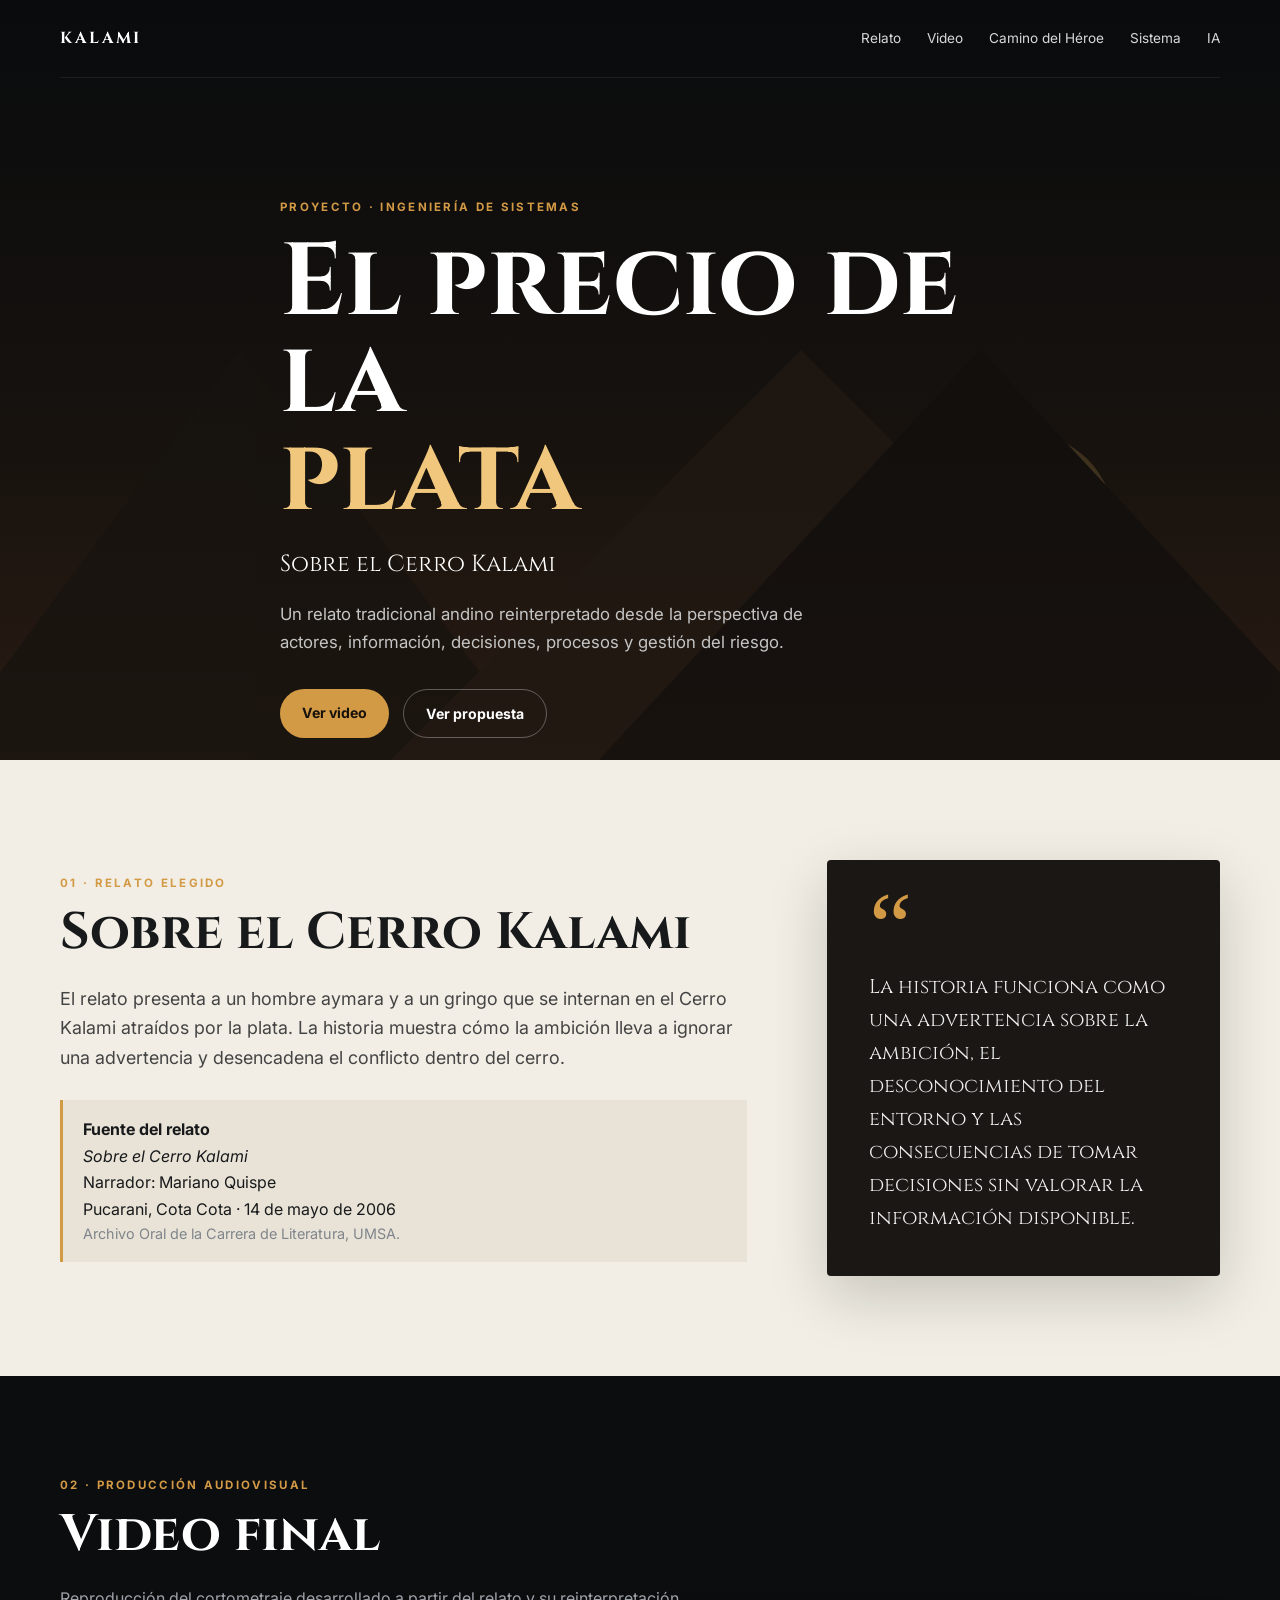
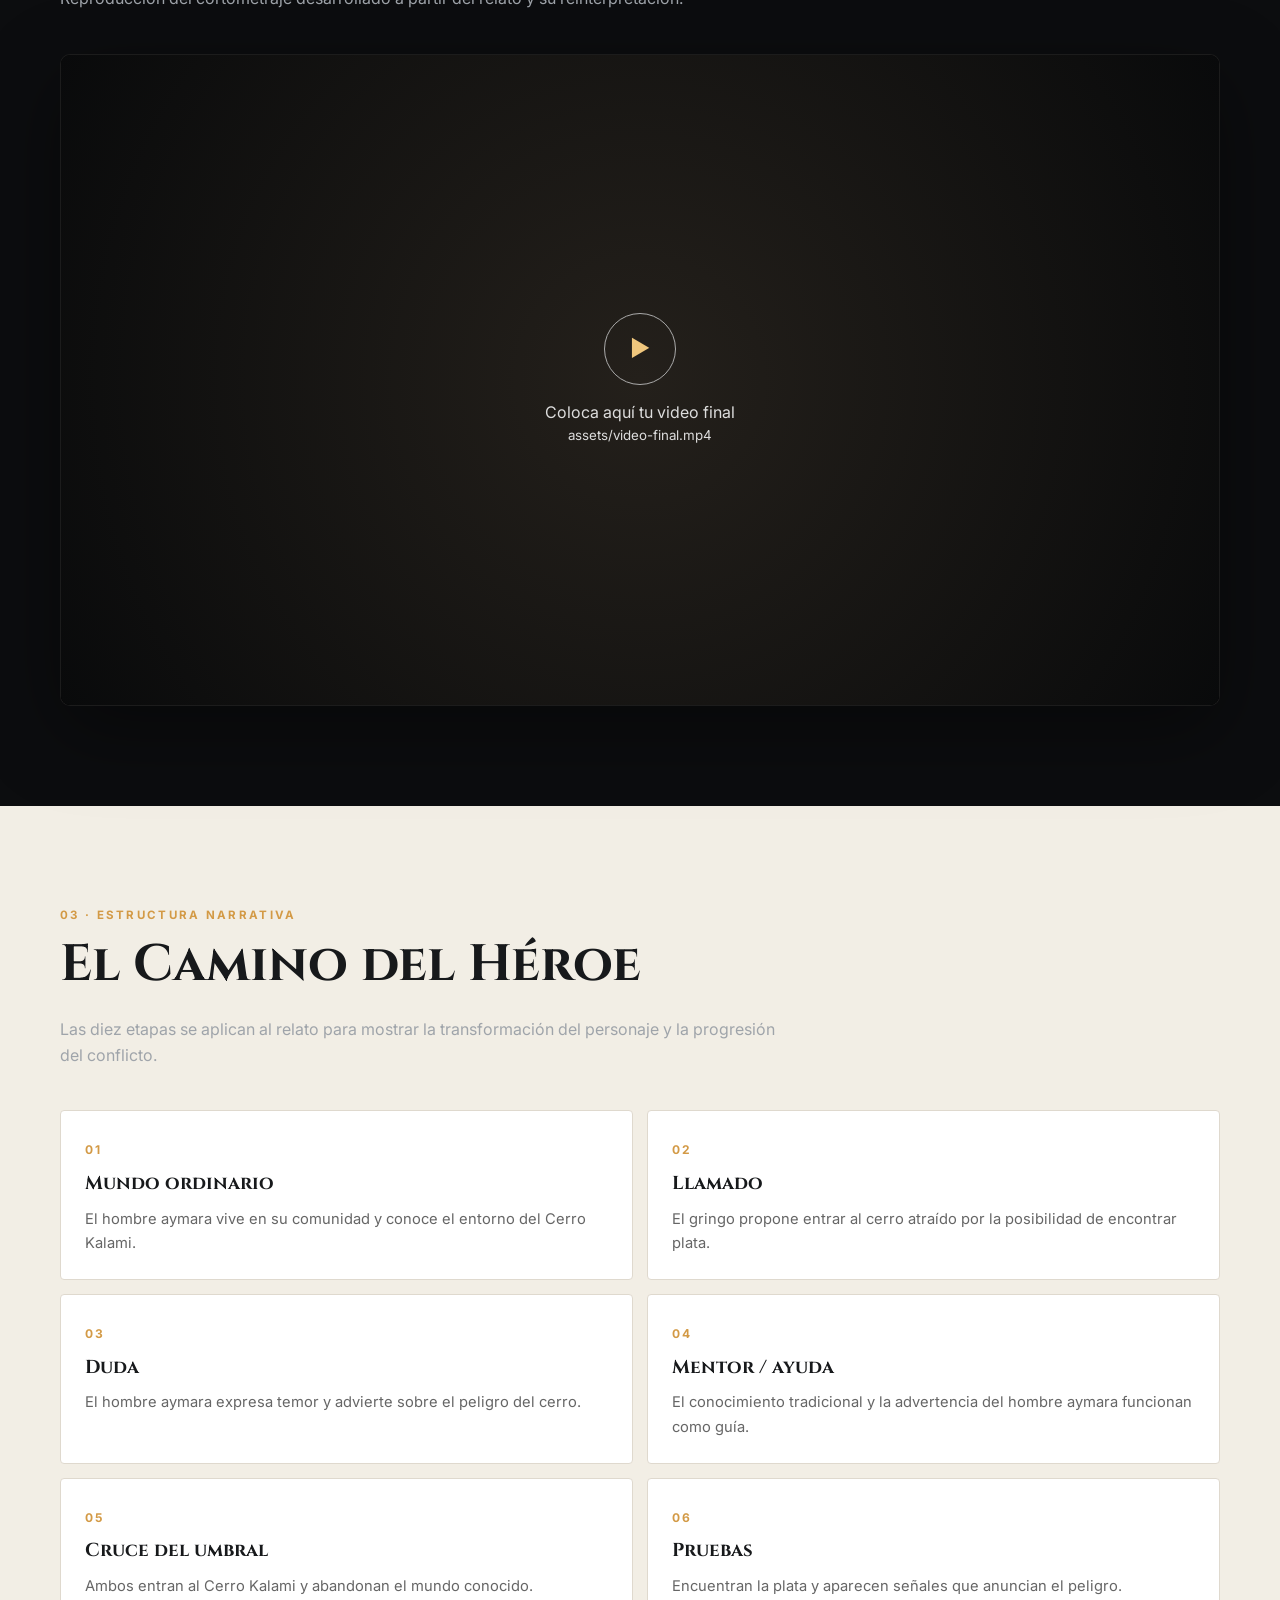
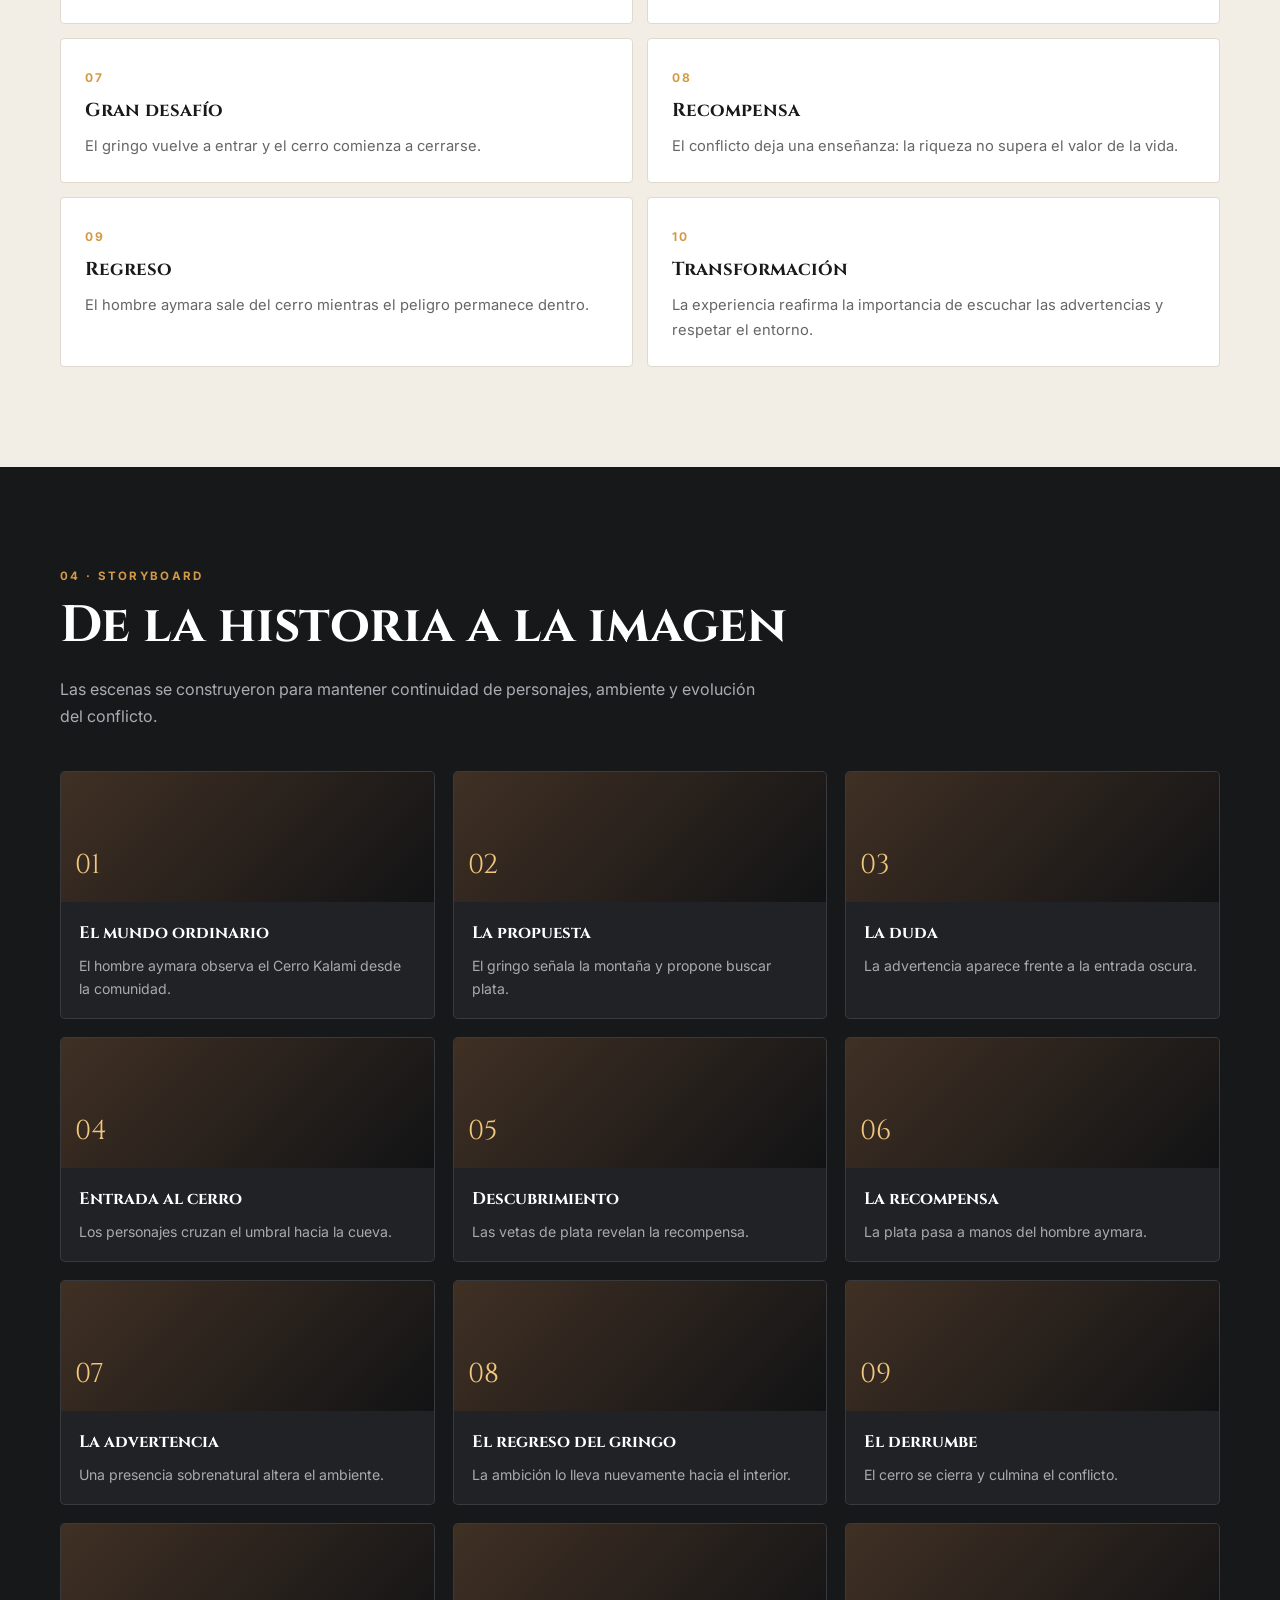
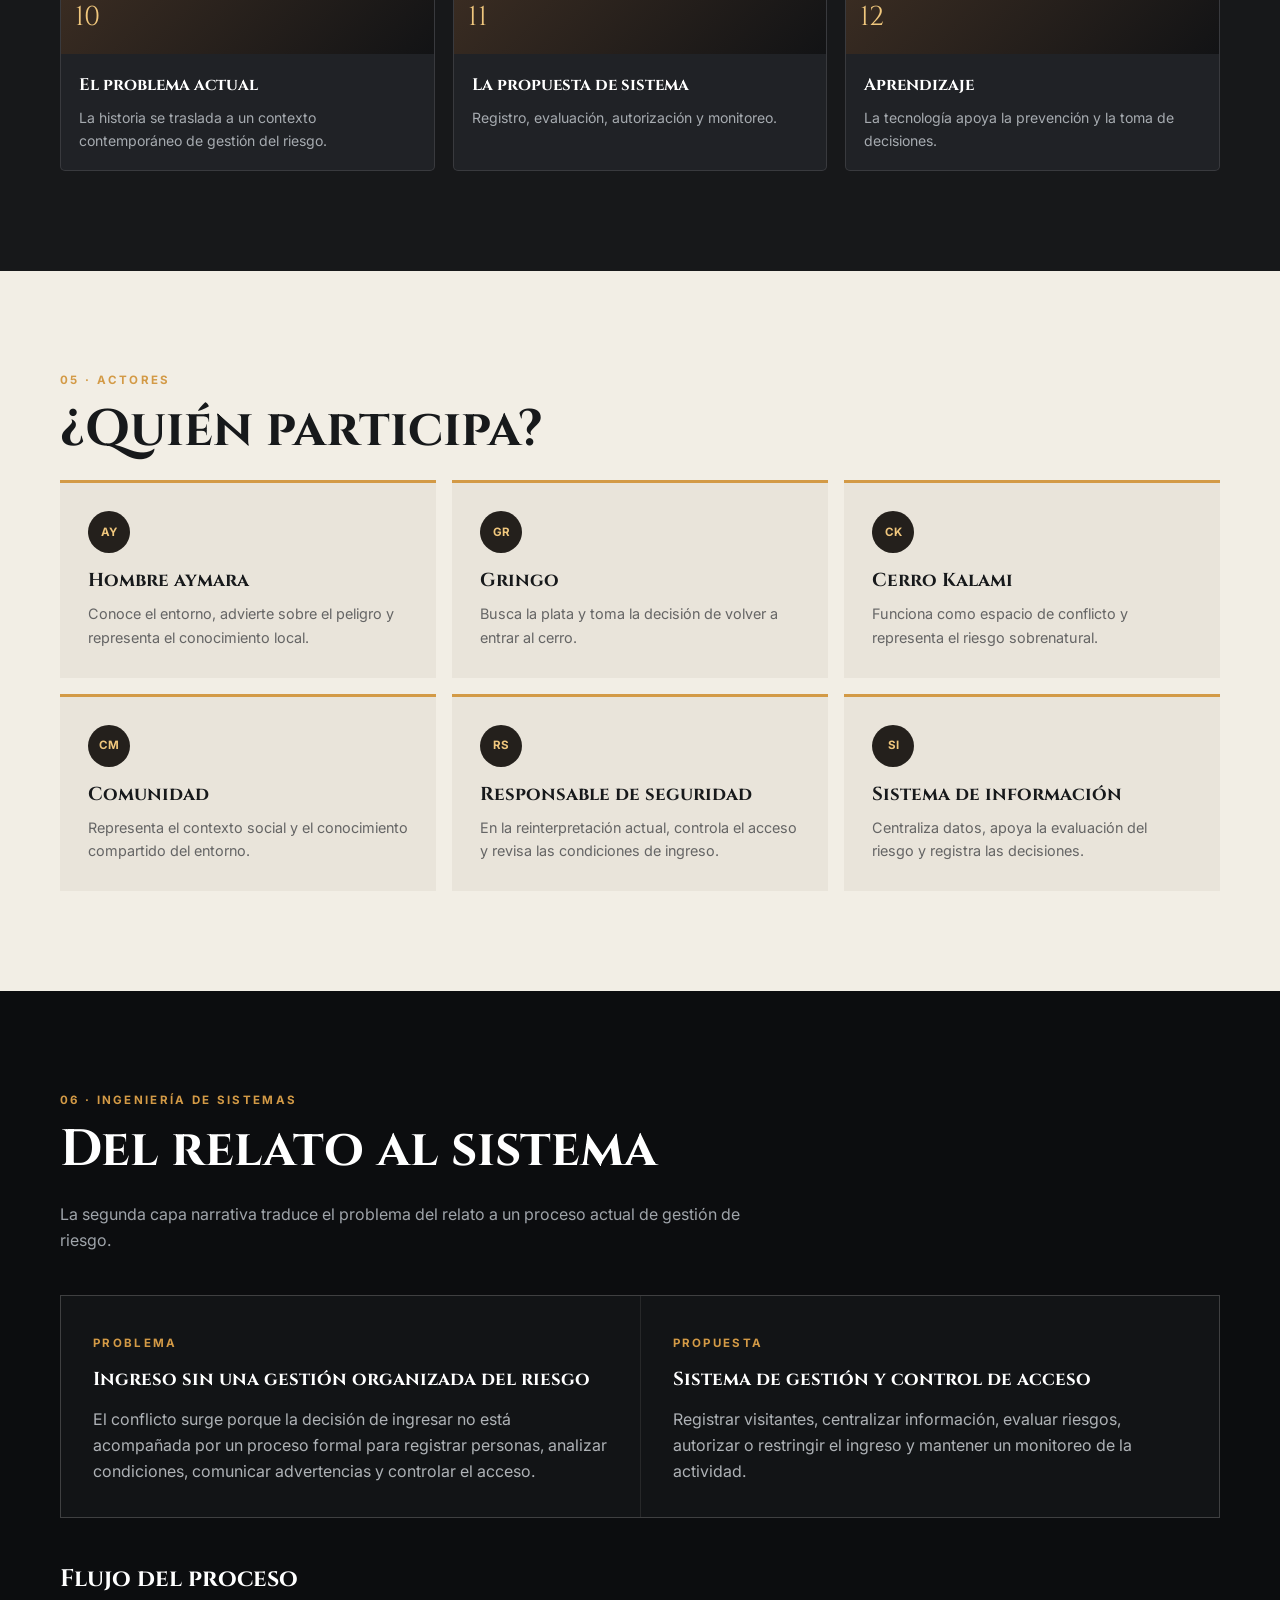
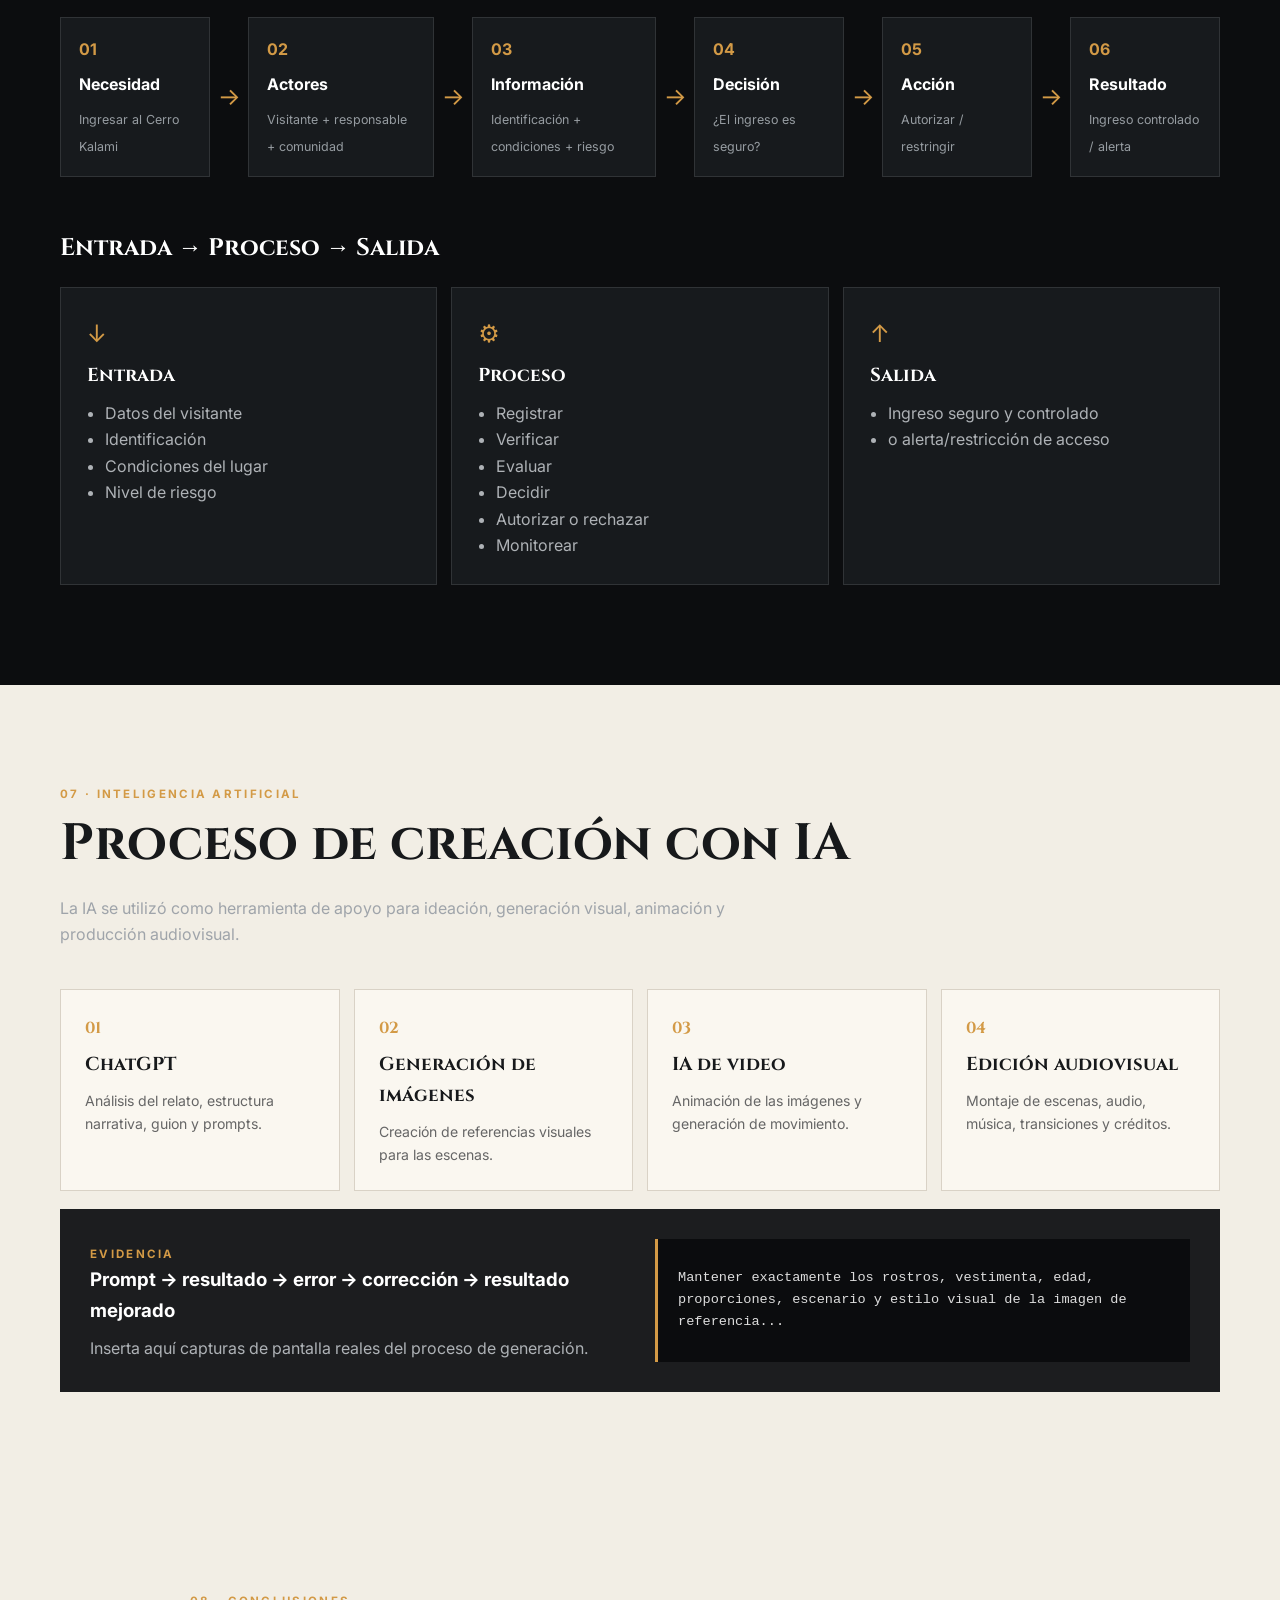
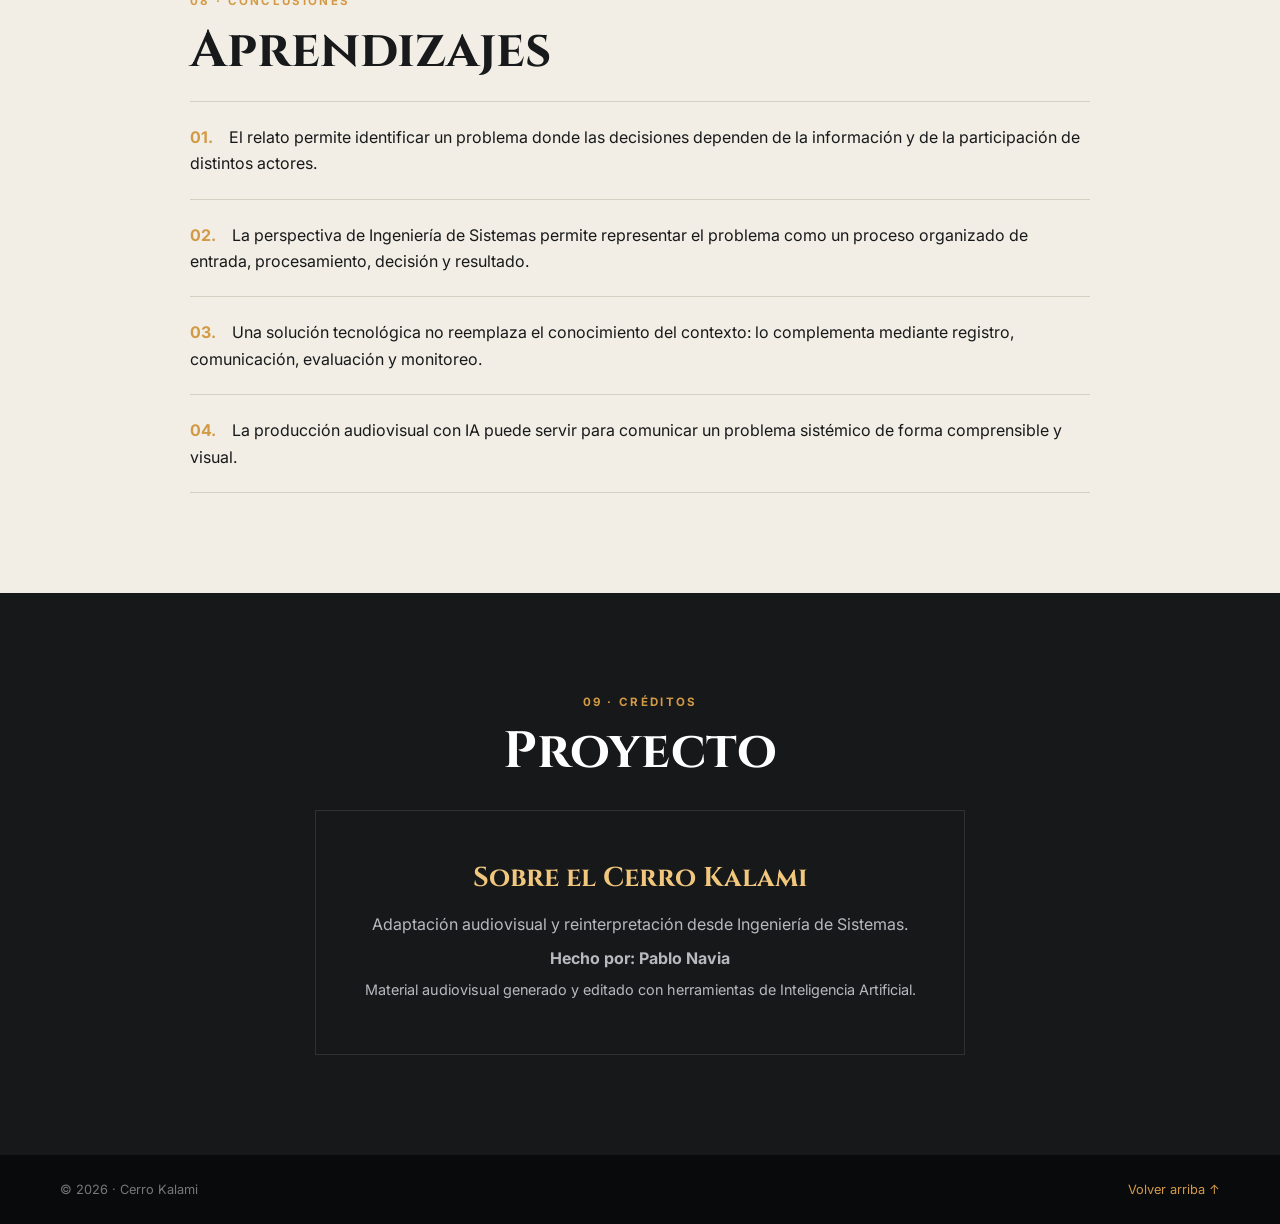
==== index.html @ 3fdefa09 "Add files via upload" ====
<!DOCTYPE html>
<html lang="es">
<head>
  <meta charset="UTF-8">
  <meta name="viewport" content="width=device-width, initial-scale=1.0">
  <meta name="description" content="Proyecto interdisciplinario sobre el relato Sobre el Cerro Kalami y su reinterpretación desde Ingeniería de Sistemas.">
  <title>Cerro Kalami | El precio de la plata</title>
  <link rel="preconnect" href="https://fonts.googleapis.com">
  <link rel="preconnect" href="https://fonts.gstatic.com" crossorigin>
  <link href="https://fonts.googleapis.com/css2?family=Cinzel:wght@500;600;700&family=Inter:wght@400;500;600;700&display=swap" rel="stylesheet">
  <link rel="stylesheet" href="styles.css">
</head>
<body>
  <header class="hero" id="inicio">
    <nav class="nav container">
      <a class="brand" href="#inicio">KALAMI</a>
      <button class="menu-btn" aria-label="Abrir menú">☰</button>
      <div class="nav-links">
        <a href="#relato">Relato</a>
        <a href="#video">Video</a>
        <a href="#heroe">Camino del Héroe</a>
        <a href="#sistema">Sistema</a>
        <a href="#ia">IA</a>
      </div>
    </nav>

    <div class="hero-content container">
      <p class="eyebrow">PROYECTO · INGENIERÍA DE SISTEMAS</p>
      <h1>El precio de la<br><span>plata</span></h1>
      <p class="hero-subtitle">Sobre el Cerro Kalami</p>
      <p class="hero-text">
        Un relato tradicional andino reinterpretado desde la perspectiva de
        actores, información, decisiones, procesos y gestión del riesgo.
      </p>
      <div class="hero-actions">
        <a class="btn btn-primary" href="#video">Ver video</a>
        <a class="btn btn-outline" href="#sistema">Ver propuesta</a>
      </div>
    </div>
    <div class="mountain-art" aria-hidden="true">
      <div class="sun"></div><div class="mountain m1"></div><div class="mountain m2"></div><div class="mountain m3"></div>
    </div>
  </header>

  <main>
    <section class="section intro" id="relato">
      <div class="container two-col">
        <div>
          <p class="section-kicker">01 · RELATO ELEGIDO</p>
          <h2>Sobre el Cerro Kalami</h2>
          <p class="lead">
            El relato presenta a un hombre aymara y a un gringo que se internan
            en el Cerro Kalami atraídos por la plata. La historia muestra cómo
            la ambición lleva a ignorar una advertencia y desencadena el
            conflicto dentro del cerro.
          </p>
          <div class="source-card">
            <strong>Fuente del relato</strong>
            <p><em>Sobre el Cerro Kalami</em></p>
            <p>Narrador: Mariano Quispe</p>
            <p>Pucarani, Cota Cota · 14 de mayo de 2006</p>
            <p class="muted">Archivo Oral de la Carrera de Literatura, UMSA.</p>
          </div>
        </div>
        <div class="quote-card">
          <span class="quote-mark">“</span>
          <p>
            La historia funciona como una advertencia sobre la ambición, el
            desconocimiento del entorno y las consecuencias de tomar decisiones
            sin valorar la información disponible.
          </p>
        </div>
      </div>
    </section>

    <section class="section dark" id="video">
      <div class="container">
        <p class="section-kicker">02 · PRODUCCIÓN AUDIOVISUAL</p>
        <h2>Video final</h2>
        <p class="section-intro">Reproducción del cortometraje desarrollado a partir del relato y su reinterpretación.</p>

        <div class="video-frame">
          <video controls preload="metadata" poster="assets/video-poster.jpg">
            <source src="assets/video-final.mp4" type="video/mp4">
            Tu navegador no puede reproducir el video. Coloca el archivo <strong>video-final.mp4</strong> dentro de la carpeta <strong>assets</strong>.
          </video>
          <div class="video-placeholder">
            <div class="play-symbol">▶</div>
            <p>Coloca aquí tu video final</p>
            <small>assets/video-final.mp4</small>
          </div>
        </div>
      </div>
    </section>

    <section class="section" id="heroe">
      <div class="container">
        <p class="section-kicker">03 · ESTRUCTURA NARRATIVA</p>
        <h2>El Camino del Héroe</h2>
        <p class="section-intro">
          Las diez etapas se aplican al relato para mostrar la transformación
          del personaje y la progresión del conflicto.
        </p>
        <div class="hero-grid">
          <article class="hero-step"><b>01</b><h3>Mundo ordinario</h3><p>El hombre aymara vive en su comunidad y conoce el entorno del Cerro Kalami.</p></article>
          <article class="hero-step"><b>02</b><h3>Llamado</h3><p>El gringo propone entrar al cerro atraído por la posibilidad de encontrar plata.</p></article>
          <article class="hero-step"><b>03</b><h3>Duda</h3><p>El hombre aymara expresa temor y advierte sobre el peligro del cerro.</p></article>
          <article class="hero-step"><b>04</b><h3>Mentor / ayuda</h3><p>El conocimiento tradicional y la advertencia del hombre aymara funcionan como guía.</p></article>
          <article class="hero-step"><b>05</b><h3>Cruce del umbral</h3><p>Ambos entran al Cerro Kalami y abandonan el mundo conocido.</p></article>
          <article class="hero-step"><b>06</b><h3>Pruebas</h3><p>Encuentran la plata y aparecen señales que anuncian el peligro.</p></article>
          <article class="hero-step"><b>07</b><h3>Gran desafío</h3><p>El gringo vuelve a entrar y el cerro comienza a cerrarse.</p></article>
          <article class="hero-step"><b>08</b><h3>Recompensa</h3><p>El conflicto deja una enseñanza: la riqueza no supera el valor de la vida.</p></article>
          <article class="hero-step"><b>09</b><h3>Regreso</h3><p>El hombre aymara sale del cerro mientras el peligro permanece dentro.</p></article>
          <article class="hero-step"><b>10</b><h3>Transformación</h3><p>La experiencia reafirma la importancia de escuchar las advertencias y respetar el entorno.</p></article>
        </div>
      </div>
    </section>

    <section class="section storyboard" id="storyboard">
      <div class="container">
        <p class="section-kicker">04 · STORYBOARD</p>
        <h2>De la historia a la imagen</h2>
        <p class="section-intro">Las escenas se construyeron para mantener continuidad de personajes, ambiente y evolución del conflicto.</p>
        <div class="scene-grid">
          <article class="scene"><div class="scene-img">01</div><div><h3>El mundo ordinario</h3><p>El hombre aymara observa el Cerro Kalami desde la comunidad.</p></div></article>
          <article class="scene"><div class="scene-img">02</div><div><h3>La propuesta</h3><p>El gringo señala la montaña y propone buscar plata.</p></div></article>
          <article class="scene"><div class="scene-img">03</div><div><h3>La duda</h3><p>La advertencia aparece frente a la entrada oscura.</p></div></article>
          <article class="scene"><div class="scene-img">04</div><div><h3>Entrada al cerro</h3><p>Los personajes cruzan el umbral hacia la cueva.</p></div></article>
          <article class="scene"><div class="scene-img">05</div><div><h3>Descubrimiento</h3><p>Las vetas de plata revelan la recompensa.</p></div></article>
          <article class="scene"><div class="scene-img">06</div><div><h3>La recompensa</h3><p>La plata pasa a manos del hombre aymara.</p></div></article>
          <article class="scene"><div class="scene-img">07</div><div><h3>La advertencia</h3><p>Una presencia sobrenatural altera el ambiente.</p></div></article>
          <article class="scene"><div class="scene-img">08</div><div><h3>El regreso del gringo</h3><p>La ambición lo lleva nuevamente hacia el interior.</p></div></article>
          <article class="scene"><div class="scene-img">09</div><div><h3>El derrumbe</h3><p>El cerro se cierra y culmina el conflicto.</p></div></article>
          <article class="scene"><div class="scene-img">10</div><div><h3>El problema actual</h3><p>La historia se traslada a un contexto contemporáneo de gestión del riesgo.</p></div></article>
          <article class="scene"><div class="scene-img">11</div><div><h3>La propuesta de sistema</h3><p>Registro, evaluación, autorización y monitoreo.</p></div></article>
          <article class="scene"><div class="scene-img">12</div><div><h3>Aprendizaje</h3><p>La tecnología apoya la prevención y la toma de decisiones.</p></div></article>
        </div>
      </div>
    </section>

    <section class="section" id="actores">
      <div class="container">
        <p class="section-kicker">05 · ACTORES</p>
        <h2>¿Quién participa?</h2>
        <div class="actors">
          <div class="actor"><span>AY</span><h3>Hombre aymara</h3><p>Conoce el entorno, advierte sobre el peligro y representa el conocimiento local.</p></div>
          <div class="actor"><span>GR</span><h3>Gringo</h3><p>Busca la plata y toma la decisión de volver a entrar al cerro.</p></div>
          <div class="actor"><span>CK</span><h3>Cerro Kalami</h3><p>Funciona como espacio de conflicto y representa el riesgo sobrenatural.</p></div>
          <div class="actor"><span>CM</span><h3>Comunidad</h3><p>Representa el contexto social y el conocimiento compartido del entorno.</p></div>
          <div class="actor"><span>RS</span><h3>Responsable de seguridad</h3><p>En la reinterpretación actual, controla el acceso y revisa las condiciones de ingreso.</p></div>
          <div class="actor"><span>SI</span><h3>Sistema de información</h3><p>Centraliza datos, apoya la evaluación del riesgo y registra las decisiones.</p></div>
        </div>
      </div>
    </section>

    <section class="section dark" id="sistema">
      <div class="container">
        <p class="section-kicker">06 · INGENIERÍA DE SISTEMAS</p>
        <h2>Del relato al sistema</h2>
        <p class="section-intro">La segunda capa narrativa traduce el problema del relato a un proceso actual de gestión de riesgo.</p>

        <div class="problem-box">
          <div>
            <span class="mini-label">PROBLEMA</span>
            <h3>Ingreso sin una gestión organizada del riesgo</h3>
            <p>
              El conflicto surge porque la decisión de ingresar no está acompañada
              por un proceso formal para registrar personas, analizar condiciones,
              comunicar advertencias y controlar el acceso.
            </p>
          </div>
          <div>
            <span class="mini-label">PROPUESTA</span>
            <h3>Sistema de gestión y control de acceso</h3>
            <p>
              Registrar visitantes, centralizar información, evaluar riesgos,
              autorizar o restringir el ingreso y mantener un monitoreo de la
              actividad.
            </p>
          </div>
        </div>

        <h3 class="subheading">Flujo del proceso</h3>
        <div class="flow">
          <div class="flow-item"><b>01</b><span>Necesidad</span><small>Ingresar al Cerro Kalami</small></div>
          <div class="arrow">→</div>
          <div class="flow-item"><b>02</b><span>Actores</span><small>Visitante + responsable + comunidad</small></div>
          <div class="arrow">→</div>
          <div class="flow-item"><b>03</b><span>Información</span><small>Identificación + condiciones + riesgo</small></div>
          <div class="arrow">→</div>
          <div class="flow-item"><b>04</b><span>Decisión</span><small>¿El ingreso es seguro?</small></div>
          <div class="arrow">→</div>
          <div class="flow-item"><b>05</b><span>Acción</span><small>Autorizar / restringir</small></div>
          <div class="arrow">→</div>
          <div class="flow-item"><b>06</b><span>Resultado</span><small>Ingreso controlado / alerta</small></div>
        </div>

        <h3 class="subheading">Entrada → Proceso → Salida</h3>
        <div class="eps">
          <div><span class="eps-icon">↓</span><h3>Entrada</h3><ul><li>Datos del visitante</li><li>Identificación</li><li>Condiciones del lugar</li><li>Nivel de riesgo</li></ul></div>
          <div><span class="eps-icon">⚙</span><h3>Proceso</h3><ul><li>Registrar</li><li>Verificar</li><li>Evaluar</li><li>Decidir</li><li>Autorizar o rechazar</li><li>Monitorear</li></ul></div>
          <div><span class="eps-icon">↑</span><h3>Salida</h3><ul><li>Ingreso seguro y controlado</li><li>o alerta/restricción de acceso</li></ul></div>
        </div>
      </div>
    </section>

    <section class="section" id="ia">
      <div class="container">
        <p class="section-kicker">07 · INTELIGENCIA ARTIFICIAL</p>
        <h2>Proceso de creación con IA</h2>
        <p class="section-intro">La IA se utilizó como herramienta de apoyo para ideación, generación visual, animación y producción audiovisual.</p>

        <div class="tools">
          <div><strong>01</strong><h3>ChatGPT</h3><p>Análisis del relato, estructura narrativa, guion y prompts.</p></div>
          <div><strong>02</strong><h3>Generación de imágenes</h3><p>Creación de referencias visuales para las escenas.</p></div>
          <div><strong>03</strong><h3>IA de video</h3><p>Animación de las imágenes y generación de movimiento.</p></div>
          <div><strong>04</strong><h3>Edición audiovisual</h3><p>Montaje de escenas, audio, música, transiciones y créditos.</p></div>
        </div>

        <div class="evidence">
          <div>
            <span class="mini-label">EVIDENCIA</span>
            <h3>Prompt → resultado → error → corrección → resultado mejorado</h3>
            <p>Inserta aquí capturas de pantalla reales del proceso de generación.</p>
          </div>
          <div class="prompt-example">
            <code>Mantener exactamente los rostros, vestimenta, edad, proporciones, escenario y estilo visual de la imagen de referencia...</code>
          </div>
        </div>
      </div>
    </section>

    <section class="section conclusions">
      <div class="container narrow">
        <p class="section-kicker">08 · CONCLUSIONES</p>
        <h2>Aprendizajes</h2>
        <div class="conclusion-list">
          <p><b>01.</b> El relato permite identificar un problema donde las decisiones dependen de la información y de la participación de distintos actores.</p>
          <p><b>02.</b> La perspectiva de Ingeniería de Sistemas permite representar el problema como un proceso organizado de entrada, procesamiento, decisión y resultado.</p>
          <p><b>03.</b> Una solución tecnológica no reemplaza el conocimiento del contexto: lo complementa mediante registro, comunicación, evaluación y monitoreo.</p>
          <p><b>04.</b> La producción audiovisual con IA puede servir para comunicar un problema sistémico de forma comprensible y visual.</p>
        </div>
      </div>
    </section>

    <section class="section credits" id="creditos">
      <div class="container">
        <p class="section-kicker">09 · CRÉDITOS</p>
        <h2>Proyecto</h2>
        <div class="credits-card">
          <h3>Sobre el Cerro Kalami</h3>
          <p>Adaptación audiovisual y reinterpretación desde Ingeniería de Sistemas.</p>
          <p><strong>Hecho por: Pablo Navia</strong></p>
          <p class="muted">Material audiovisual generado y editado con herramientas de Inteligencia Artificial.</p>
        </div>
      </div>
    </section>
  </main>

  <footer>
    <div class="container footer-inner">
      <span>© 2026 · Cerro Kalami</span>
      <a href="#inicio">Volver arriba ↑</a>
    </div>
  </footer>
  <script src="script.js"></script>
</body>
</html>
---- styles.css ----
*{box-sizing:border-box;margin:0;padding:0}
:root{--bg:#0c0d0f;--panel:#15171a;--paper:#f2eee5;--ink:#17191b;--muted:#9fa4aa;--accent:#d39a46;--accent2:#f0c77d;--line:rgba(255,255,255,.11)}
html{scroll-behavior:smooth}
body{font-family:Inter,system-ui,sans-serif;background:var(--paper);color:var(--ink);line-height:1.65}
a{color:inherit;text-decoration:none}
.container{width:min(1160px,92%);margin:auto}
.narrow{max-width:900px}
.hero{min-height:760px;background:linear-gradient(180deg,#090b0d 0%,#17120e 58%,#2a1c13 100%);color:#fff;position:relative;overflow:hidden}
.nav{height:78px;display:flex;align-items:center;justify-content:space-between;position:relative;z-index:5;border-bottom:1px solid rgba(255,255,255,.08)}
.brand{font-family:Cinzel,serif;letter-spacing:.18em;font-weight:700}
.nav-links{display:flex;gap:26px;font-size:.85rem;color:#d9d9d9}
.nav-links a:hover{color:var(--accent2)}
.menu-btn{display:none;background:none;border:0;color:white;font-size:1.5rem}
.hero-content{position:relative;z-index:3;padding-top:120px;max-width:720px}
.eyebrow,.section-kicker,.mini-label{font-size:.72rem;letter-spacing:.2em;font-weight:700;color:var(--accent);text-transform:uppercase}
.hero h1{font-family:Cinzel,serif;font-size:clamp(3.4rem,8vw,7.3rem);line-height:.95;margin:18px 0}
.hero h1 span{color:var(--accent2)}
.hero-subtitle{font-family:Cinzel,serif;font-size:1.45rem;margin-bottom:18px}
.hero-text{max-width:590px;color:#c5c5c5;font-size:1.05rem}
.hero-actions{display:flex;gap:14px;margin-top:32px}
.btn{padding:12px 22px;border-radius:999px;font-weight:700;font-size:.88rem;transition:.2s}
.btn-primary{background:var(--accent);color:#17110b}
.btn-primary:hover{transform:translateY(-2px)}
.btn-outline{border:1px solid rgba(255,255,255,.3);color:#fff}
.btn-outline:hover{background:#fff;color:#111}
.mountain-art{position:absolute;bottom:-20px;left:0;width:100%;height:48%;opacity:.75}
.sun{position:absolute;width:180px;height:180px;border-radius:50%;background:rgba(239,190,104,.23);right:13%;top:5%}
.mountain{position:absolute;bottom:0;width:0;height:0;border-left:320px solid transparent;border-right:320px solid transparent;border-bottom:430px solid #17130f}
.m1{left:-80px}.m2{left:29%;border-left-width:430px;border-right-width:430px;border-bottom-color:#201812}.m3{right:-100px;border-left-width:400px;border-right-width:400px;border-bottom-color:#120f0d}
.section{padding:100px 0}.section.dark{background:var(--bg);color:#fff}.section h2{font-family:Cinzel,serif;font-size:clamp(2.2rem,4vw,3.8rem);line-height:1.1;margin:12px 0 22px}.section-intro{color:var(--muted);max-width:720px;margin-bottom:42px}.two-col{display:grid;grid-template-columns:1.4fr .8fr;gap:80px;align-items:center}.lead{font-size:1.12rem;color:#444;max-width:720px}.source-card{margin-top:28px;border-left:3px solid var(--accent);padding:16px 20px;background:#e9e3d7}.muted{color:#7f858b;font-size:.9rem}.quote-card{background:#1a1714;color:#eee;padding:42px;border-radius:4px;min-height:300px;display:flex;flex-direction:column;justify-content:center;box-shadow:0 20px 60px rgba(0,0,0,.18)}.quote-mark{font-family:Georgia;font-size:6rem;color:var(--accent);line-height:.5}.quote-card p{font-family:Cinzel,serif;font-size:1.25rem;margin-top:20px}
.video-frame{position:relative;background:#000;aspect-ratio:16/9;border-radius:10px;overflow:hidden;border:1px solid var(--line);box-shadow:0 25px 80px rgba(0,0,0,.4)}.video-frame video{width:100%;height:100%;display:block}.video-placeholder{position:absolute;inset:0;display:flex;flex-direction:column;align-items:center;justify-content:center;background:radial-gradient(circle at center,#24201b,#090a0b);color:#ddd;pointer-events:none}.play-symbol{width:72px;height:72px;border:1px solid #aaa;border-radius:50%;display:grid;place-items:center;color:var(--accent2);font-size:1.4rem;margin-bottom:14px}
.hero-grid{display:grid;grid-template-columns:repeat(2,1fr);gap:14px}.hero-step{background:#fff;border:1px solid #dfd9ce;padding:24px;border-radius:4px;position:relative}.hero-step b{color:var(--accent);font-size:.75rem;letter-spacing:.15em}.hero-step h3{font-family:Cinzel,serif;margin:7px 0}.hero-step p{color:#666;font-size:.92rem}
.storyboard{background:#17181a;color:#fff}.storyboard .section-intro{color:#a9adb2}.scene-grid{display:grid;grid-template-columns:repeat(3,1fr);gap:18px}.scene{background:#202226;border:1px solid var(--line);border-radius:5px;overflow:hidden}.scene-img{height:130px;background:linear-gradient(135deg,#403024,#121315);display:flex;align-items:flex-end;padding:14px;color:var(--accent2);font-family:Cinzel,serif;font-size:1.7rem}.scene>div:last-child{padding:18px}.scene h3{font-family:Cinzel,serif;font-size:1.05rem}.scene p{color:#a6abb0;font-size:.88rem;margin-top:6px}
.actors{display:grid;grid-template-columns:repeat(3,1fr);gap:16px}.actor{padding:28px;background:#e9e4da;border-top:3px solid var(--accent)}.actor span{display:inline-grid;place-items:center;width:42px;height:42px;border-radius:50%;background:#24201c;color:var(--accent2);font-weight:700;font-size:.72rem}.actor h3{font-family:Cinzel,serif;margin:13px 0 5px}.actor p{color:#656565;font-size:.9rem}
.problem-box{display:grid;grid-template-columns:1fr 1fr;gap:1px;background:var(--line);border:1px solid var(--line);margin:40px 0}.problem-box>div{background:#121416;padding:32px}.problem-box h3{font-family:Cinzel,serif;margin:10px 0}.problem-box p{color:#aeb2b6}.subheading{font-family:Cinzel,serif;margin:42px 0 18px;font-size:1.5rem}.flow{display:flex;align-items:stretch;gap:8px;overflow:auto;padding-bottom:10px}.flow-item{min-width:150px;background:#171a1d;border:1px solid var(--line);padding:18px}.flow-item b{color:var(--accent)}.flow-item span{display:block;font-weight:700;margin:8px 0}.flow-item small{color:#969ca1;font-size:.78rem}.arrow{display:grid;place-items:center;color:var(--accent);font-size:1.5rem}.eps{display:grid;grid-template-columns:repeat(3,1fr);gap:14px}.eps>div{background:#171a1d;border:1px solid var(--line);padding:26px}.eps-icon{font-size:1.5rem;color:var(--accent)}.eps h3{font-family:Cinzel,serif;margin:8px 0}.eps ul{padding-left:18px;color:#aeb2b6}
.tools{display:grid;grid-template-columns:repeat(4,1fr);gap:14px}.tools>div{border:1px solid #d9d2c6;padding:24px;background:#faf7f0}.tools strong{color:var(--accent);font-family:Cinzel,serif}.tools h3{font-family:Cinzel,serif;margin:8px 0}.tools p{color:#666;font-size:.88rem}.evidence{margin-top:18px;padding:30px;background:#1c1d1f;color:white;display:grid;grid-template-columns:1fr 1fr;gap:30px}.evidence p{color:#aeb2b6;margin-top:8px}.prompt-example{background:#0b0c0e;padding:20px;border-left:3px solid var(--accent);display:flex;align-items:center}.prompt-example code{white-space:pre-wrap;color:#ddd;font-size:.85rem}
.conclusion-list{border-top:1px solid #d5cec1}.conclusion-list p{padding:22px 0;border-bottom:1px solid #d5cec1}.conclusion-list b{color:var(--accent);margin-right:12px}
.credits{background:#17181a;color:#fff;text-align:center}.credits .section-kicker{justify-content:center;display:flex}.credits-card{border:1px solid var(--line);padding:45px;max-width:650px;margin:30px auto 0}.credits-card h3{font-family:Cinzel,serif;font-size:1.7rem;color:var(--accent2);margin-bottom:10px}.credits-card p{margin:7px 0;color:#b6babf}
footer{background:#090a0b;color:#777;padding:24px 0}.footer-inner{display:flex;justify-content:space-between;font-size:.8rem}.footer-inner a{color:var(--accent)}
@media(max-width:850px){.nav-links{display:none}.menu-btn{display:block}.nav-links.open{display:flex;position:absolute;top:78px;left:0;right:0;background:#0b0c0d;padding:20px;flex-direction:column}.hero{min-height:700px}.hero-content{padding-top:90px}.two-col,.problem-box,.evidence{grid-template-columns:1fr}.scene-grid{grid-template-columns:repeat(2,1fr)}.actors,.tools,.eps{grid-template-columns:repeat(2,1fr)}.hero-grid{grid-template-columns:1fr}}
@media(max-width:560px){.section{padding:70px 0}.hero h1{font-size:3.4rem}.scene-grid,.actors,.tools,.eps{grid-template-columns:1fr}.hero-actions{flex-direction:column;align-items:flex-start}.flow{flex-direction:column}.arrow{transform:rotate(90deg);height:25px}.footer-inner{flex-direction:column;gap:8px}}
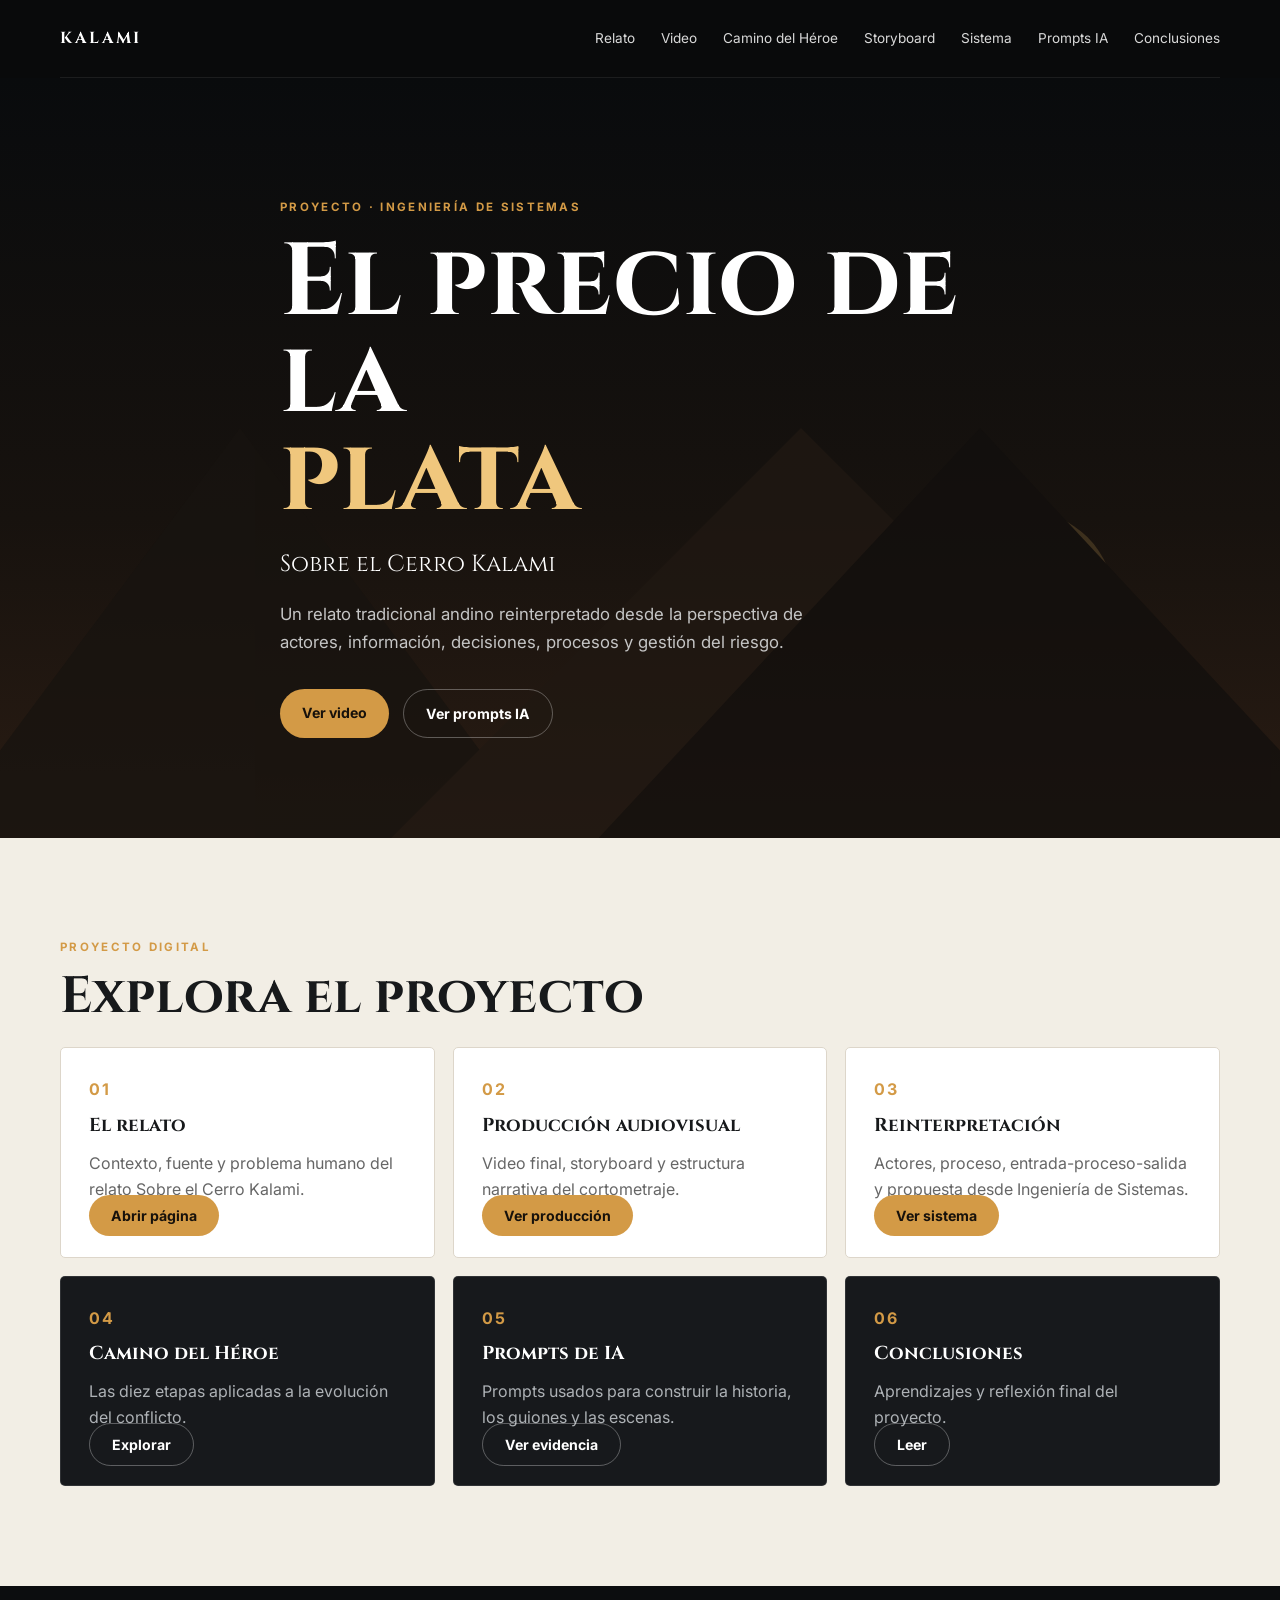
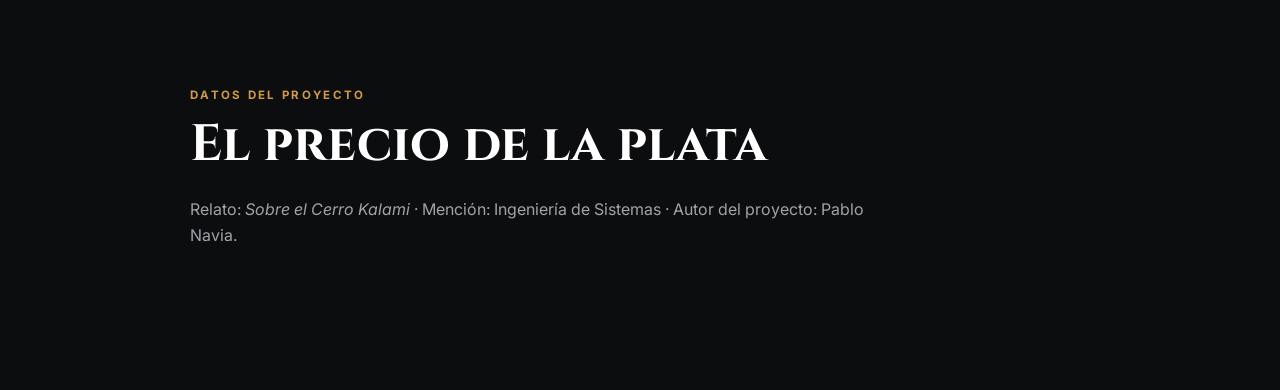
==== commit d36745ab: "Add files via upload" ====
--- a/index.html
+++ b/index.html
@@ -1,268 +1,109 @@
 <!DOCTYPE html>
 <html lang="es">
-<head>
-  <meta charset="UTF-8">
-  <meta name="viewport" content="width=device-width, initial-scale=1.0">
-  <meta name="description" content="Proyecto interdisciplinario sobre el relato Sobre el Cerro Kalami y su reinterpretación desde Ingeniería de Sistemas.">
-  <title>Cerro Kalami | El precio de la plata</title>
-  <link rel="preconnect" href="https://fonts.googleapis.com">
-  <link rel="preconnect" href="https://fonts.gstatic.com" crossorigin>
-  <link href="https://fonts.googleapis.com/css2?family=Cinzel:wght@500;600;700&family=Inter:wght@400;500;600;700&display=swap" rel="stylesheet">
-  <link rel="stylesheet" href="styles.css">
-</head>
-<body>
-  <header class="hero" id="inicio">
-    <nav class="nav container">
-      <a class="brand" href="#inicio">KALAMI</a>
-      <button class="menu-btn" aria-label="Abrir menú">☰</button>
-      <div class="nav-links">
-        <a href="#relato">Relato</a>
-        <a href="#video">Video</a>
-        <a href="#heroe">Camino del Héroe</a>
-        <a href="#sistema">Sistema</a>
-        <a href="#ia">IA</a>
-      </div>
-    </nav>
-
-    <div class="hero-content container">
-      <p class="eyebrow">PROYECTO · INGENIERÍA DE SISTEMAS</p>
-      <h1>El precio de la<br><span>plata</span></h1>
-      <p class="hero-subtitle">Sobre el Cerro Kalami</p>
-      <p class="hero-text">
-        Un relato tradicional andino reinterpretado desde la perspectiva de
-        actores, información, decisiones, procesos y gestión del riesgo.
-      </p>
-      <div class="hero-actions">
-        <a class="btn btn-primary" href="#video">Ver video</a>
-        <a class="btn btn-outline" href="#sistema">Ver propuesta</a>
-      </div>
-    </div>
-    <div class="mountain-art" aria-hidden="true">
-      <div class="sun"></div><div class="mountain m1"></div><div class="mountain m2"></div><div class="mountain m3"></div>
-    </div>
-  </header>
-
-  <main>
-    <section class="section intro" id="relato">
-      <div class="container two-col">
-        <div>
-          <p class="section-kicker">01 · RELATO ELEGIDO</p>
-          <h2>Sobre el Cerro Kalami</h2>
-          <p class="lead">
-            El relato presenta a un hombre aymara y a un gringo que se internan
-            en el Cerro Kalami atraídos por la plata. La historia muestra cómo
-            la ambición lleva a ignorar una advertencia y desencadena el
-            conflicto dentro del cerro.
-          </p>
-          <div class="source-card">
-            <strong>Fuente del relato</strong>
-            <p><em>Sobre el Cerro Kalami</em></p>
-            <p>Narrador: Mariano Quispe</p>
-            <p>Pucarani, Cota Cota · 14 de mayo de 2006</p>
-            <p class="muted">Archivo Oral de la Carrera de Literatura, UMSA.</p>
-          </div>
-        </div>
-        <div class="quote-card">
-          <span class="quote-mark">“</span>
-          <p>
-            La historia funciona como una advertencia sobre la ambición, el
-            desconocimiento del entorno y las consecuencias de tomar decisiones
-            sin valorar la información disponible.
-          </p>
-        </div>
-      </div>
-    </section>
-
-    <section class="section dark" id="video">
-      <div class="container">
-        <p class="section-kicker">02 · PRODUCCIÓN AUDIOVISUAL</p>
-        <h2>Video final</h2>
-        <p class="section-intro">Reproducción del cortometraje desarrollado a partir del relato y su reinterpretación.</p>
-
-        <div class="video-frame">
-          <video controls preload="metadata" poster="assets/video-poster.jpg">
-            <source src="assets/video-final.mp4" type="video/mp4">
-            Tu navegador no puede reproducir el video. Coloca el archivo <strong>video-final.mp4</strong> dentro de la carpeta <strong>assets</strong>.
-          </video>
-          <div class="video-placeholder">
-            <div class="play-symbol">▶</div>
-            <p>Coloca aquí tu video final</p>
-            <small>assets/video-final.mp4</small>
-          </div>
-        </div>
-      </div>
-    </section>
-
-    <section class="section" id="heroe">
-      <div class="container">
-        <p class="section-kicker">03 · ESTRUCTURA NARRATIVA</p>
-        <h2>El Camino del Héroe</h2>
-        <p class="section-intro">
-          Las diez etapas se aplican al relato para mostrar la transformación
-          del personaje y la progresión del conflicto.
-        </p>
-        <div class="hero-grid">
-          <article class="hero-step"><b>01</b><h3>Mundo ordinario</h3><p>El hombre aymara vive en su comunidad y conoce el entorno del Cerro Kalami.</p></article>
-          <article class="hero-step"><b>02</b><h3>Llamado</h3><p>El gringo propone entrar al cerro atraído por la posibilidad de encontrar plata.</p></article>
-          <article class="hero-step"><b>03</b><h3>Duda</h3><p>El hombre aymara expresa temor y advierte sobre el peligro del cerro.</p></article>
-          <article class="hero-step"><b>04</b><h3>Mentor / ayuda</h3><p>El conocimiento tradicional y la advertencia del hombre aymara funcionan como guía.</p></article>
-          <article class="hero-step"><b>05</b><h3>Cruce del umbral</h3><p>Ambos entran al Cerro Kalami y abandonan el mundo conocido.</p></article>
-          <article class="hero-step"><b>06</b><h3>Pruebas</h3><p>Encuentran la plata y aparecen señales que anuncian el peligro.</p></article>
-          <article class="hero-step"><b>07</b><h3>Gran desafío</h3><p>El gringo vuelve a entrar y el cerro comienza a cerrarse.</p></article>
-          <article class="hero-step"><b>08</b><h3>Recompensa</h3><p>El conflicto deja una enseñanza: la riqueza no supera el valor de la vida.</p></article>
-          <article class="hero-step"><b>09</b><h3>Regreso</h3><p>El hombre aymara sale del cerro mientras el peligro permanece dentro.</p></article>
-          <article class="hero-step"><b>10</b><h3>Transformación</h3><p>La experiencia reafirma la importancia de escuchar las advertencias y respetar el entorno.</p></article>
-        </div>
-      </div>
-    </section>
-
-    <section class="section storyboard" id="storyboard">
-      <div class="container">
-        <p class="section-kicker">04 · STORYBOARD</p>
-        <h2>De la historia a la imagen</h2>
-        <p class="section-intro">Las escenas se construyeron para mantener continuidad de personajes, ambiente y evolución del conflicto.</p>
-        <div class="scene-grid">
-          <article class="scene"><div class="scene-img">01</div><div><h3>El mundo ordinario</h3><p>El hombre aymara observa el Cerro Kalami desde la comunidad.</p></div></article>
-          <article class="scene"><div class="scene-img">02</div><div><h3>La propuesta</h3><p>El gringo señala la montaña y propone buscar plata.</p></div></article>
-          <article class="scene"><div class="scene-img">03</div><div><h3>La duda</h3><p>La advertencia aparece frente a la entrada oscura.</p></div></article>
-          <article class="scene"><div class="scene-img">04</div><div><h3>Entrada al cerro</h3><p>Los personajes cruzan el umbral hacia la cueva.</p></div></article>
-          <article class="scene"><div class="scene-img">05</div><div><h3>Descubrimiento</h3><p>Las vetas de plata revelan la recompensa.</p></div></article>
-          <article class="scene"><div class="scene-img">06</div><div><h3>La recompensa</h3><p>La plata pasa a manos del hombre aymara.</p></div></article>
-          <article class="scene"><div class="scene-img">07</div><div><h3>La advertencia</h3><p>Una presencia sobrenatural altera el ambiente.</p></div></article>
-          <article class="scene"><div class="scene-img">08</div><div><h3>El regreso del gringo</h3><p>La ambición lo lleva nuevamente hacia el interior.</p></div></article>
-          <article class="scene"><div class="scene-img">09</div><div><h3>El derrumbe</h3><p>El cerro se cierra y culmina el conflicto.</p></div></article>
-          <article class="scene"><div class="scene-img">10</div><div><h3>El problema actual</h3><p>La historia se traslada a un contexto contemporáneo de gestión del riesgo.</p></div></article>
-          <article class="scene"><div class="scene-img">11</div><div><h3>La propuesta de sistema</h3><p>Registro, evaluación, autorización y monitoreo.</p></div></article>
-          <article class="scene"><div class="scene-img">12</div><div><h3>Aprendizaje</h3><p>La tecnología apoya la prevención y la toma de decisiones.</p></div></article>
-        </div>
-      </div>
-    </section>
-
-    <section class="section" id="actores">
-      <div class="container">
-        <p class="section-kicker">05 · ACTORES</p>
-        <h2>¿Quién participa?</h2>
-        <div class="actors">
-          <div class="actor"><span>AY</span><h3>Hombre aymara</h3><p>Conoce el entorno, advierte sobre el peligro y representa el conocimiento local.</p></div>
-          <div class="actor"><span>GR</span><h3>Gringo</h3><p>Busca la plata y toma la decisión de volver a entrar al cerro.</p></div>
-          <div class="actor"><span>CK</span><h3>Cerro Kalami</h3><p>Funciona como espacio de conflicto y representa el riesgo sobrenatural.</p></div>
-          <div class="actor"><span>CM</span><h3>Comunidad</h3><p>Representa el contexto social y el conocimiento compartido del entorno.</p></div>
-          <div class="actor"><span>RS</span><h3>Responsable de seguridad</h3><p>En la reinterpretación actual, controla el acceso y revisa las condiciones de ingreso.</p></div>
-          <div class="actor"><span>SI</span><h3>Sistema de información</h3><p>Centraliza datos, apoya la evaluación del riesgo y registra las decisiones.</p></div>
-        </div>
-      </div>
-    </section>
-
-    <section class="section dark" id="sistema">
-      <div class="container">
-        <p class="section-kicker">06 · INGENIERÍA DE SISTEMAS</p>
-        <h2>Del relato al sistema</h2>
-        <p class="section-intro">La segunda capa narrativa traduce el problema del relato a un proceso actual de gestión de riesgo.</p>
-
-        <div class="problem-box">
-          <div>
-            <span class="mini-label">PROBLEMA</span>
-            <h3>Ingreso sin una gestión organizada del riesgo</h3>
-            <p>
-              El conflicto surge porque la decisión de ingresar no está acompañada
-              por un proceso formal para registrar personas, analizar condiciones,
-              comunicar advertencias y controlar el acceso.
-            </p>
-          </div>
-          <div>
-            <span class="mini-label">PROPUESTA</span>
-            <h3>Sistema de gestión y control de acceso</h3>
-            <p>
-              Registrar visitantes, centralizar información, evaluar riesgos,
-              autorizar o restringir el ingreso y mantener un monitoreo de la
-              actividad.
-            </p>
-          </div>
-        </div>
-
-        <h3 class="subheading">Flujo del proceso</h3>
-        <div class="flow">
-          <div class="flow-item"><b>01</b><span>Necesidad</span><small>Ingresar al Cerro Kalami</small></div>
-          <div class="arrow">→</div>
-          <div class="flow-item"><b>02</b><span>Actores</span><small>Visitante + responsable + comunidad</small></div>
-          <div class="arrow">→</div>
-          <div class="flow-item"><b>03</b><span>Información</span><small>Identificación + condiciones + riesgo</small></div>
-          <div class="arrow">→</div>
-          <div class="flow-item"><b>04</b><span>Decisión</span><small>¿El ingreso es seguro?</small></div>
-          <div class="arrow">→</div>
-          <div class="flow-item"><b>05</b><span>Acción</span><small>Autorizar / restringir</small></div>
-          <div class="arrow">→</div>
-          <div class="flow-item"><b>06</b><span>Resultado</span><small>Ingreso controlado / alerta</small></div>
-        </div>
-
-        <h3 class="subheading">Entrada → Proceso → Salida</h3>
-        <div class="eps">
-          <div><span class="eps-icon">↓</span><h3>Entrada</h3><ul><li>Datos del visitante</li><li>Identificación</li><li>Condiciones del lugar</li><li>Nivel de riesgo</li></ul></div>
-          <div><span class="eps-icon">⚙</span><h3>Proceso</h3><ul><li>Registrar</li><li>Verificar</li><li>Evaluar</li><li>Decidir</li><li>Autorizar o rechazar</li><li>Monitorear</li></ul></div>
-          <div><span class="eps-icon">↑</span><h3>Salida</h3><ul><li>Ingreso seguro y controlado</li><li>o alerta/restricción de acceso</li></ul></div>
-        </div>
-      </div>
-    </section>
-
-    <section class="section" id="ia">
-      <div class="container">
-        <p class="section-kicker">07 · INTELIGENCIA ARTIFICIAL</p>
-        <h2>Proceso de creación con IA</h2>
-        <p class="section-intro">La IA se utilizó como herramienta de apoyo para ideación, generación visual, animación y producción audiovisual.</p>
-
-        <div class="tools">
-          <div><strong>01</strong><h3>ChatGPT</h3><p>Análisis del relato, estructura narrativa, guion y prompts.</p></div>
-          <div><strong>02</strong><h3>Generación de imágenes</h3><p>Creación de referencias visuales para las escenas.</p></div>
-          <div><strong>03</strong><h3>IA de video</h3><p>Animación de las imágenes y generación de movimiento.</p></div>
-          <div><strong>04</strong><h3>Edición audiovisual</h3><p>Montaje de escenas, audio, música, transiciones y créditos.</p></div>
-        </div>
-
-        <div class="evidence">
-          <div>
-            <span class="mini-label">EVIDENCIA</span>
-            <h3>Prompt → resultado → error → corrección → resultado mejorado</h3>
-            <p>Inserta aquí capturas de pantalla reales del proceso de generación.</p>
-          </div>
-          <div class="prompt-example">
-            <code>Mantener exactamente los rostros, vestimenta, edad, proporciones, escenario y estilo visual de la imagen de referencia...</code>
-          </div>
-        </div>
-      </div>
-    </section>
-
-    <section class="section conclusions">
-      <div class="container narrow">
-        <p class="section-kicker">08 · CONCLUSIONES</p>
-        <h2>Aprendizajes</h2>
-        <div class="conclusion-list">
-          <p><b>01.</b> El relato permite identificar un problema donde las decisiones dependen de la información y de la participación de distintos actores.</p>
-          <p><b>02.</b> La perspectiva de Ingeniería de Sistemas permite representar el problema como un proceso organizado de entrada, procesamiento, decisión y resultado.</p>
-          <p><b>03.</b> Una solución tecnológica no reemplaza el conocimiento del contexto: lo complementa mediante registro, comunicación, evaluación y monitoreo.</p>
-          <p><b>04.</b> La producción audiovisual con IA puede servir para comunicar un problema sistémico de forma comprensible y visual.</p>
-        </div>
-      </div>
-    </section>
-
-    <section class="section credits" id="creditos">
-      <div class="container">
-        <p class="section-kicker">09 · CRÉDITOS</p>
-        <h2>Proyecto</h2>
-        <div class="credits-card">
-          <h3>Sobre el Cerro Kalami</h3>
-          <p>Adaptación audiovisual y reinterpretación desde Ingeniería de Sistemas.</p>
-          <p><strong>Hecho por: Pablo Navia</strong></p>
-          <p class="muted">Material audiovisual generado y editado con herramientas de Inteligencia Artificial.</p>
-        </div>
-      </div>
-    </section>
-  </main>
-
-  <footer>
-    <div class="container footer-inner">
-      <span>© 2026 · Cerro Kalami</span>
-      <a href="#inicio">Volver arriba ↑</a>
-    </div>
-  </footer>
-  <script src="script.js"></script>
-</body>
-</html>
+    <head>
+        <meta charset="UTF-8">
+        <meta name="viewport" content="width=device-width,initial-scale=1.0">
+        <meta name="description" content="Cerro Kalami — proyecto de Ingeniería de Sistemas">
+        <title>El precio de la plata | Cerro Kalami</title>
+            <link rel="preconnect" href="https://fonts.googleapis.com">
+            <link rel="preconnect" href="https://fonts.gstatic.com" crossorigin>
+            <link href="https://fonts.googleapis.com/css2?family=Cinzel:wght@500;600;700&family=Inter:wght@400;500;600;700&display=swap" rel="stylesheet">
+            <link rel="stylesheet" href="styles.css">
+        </head>
+        <body>
+            <header class="site-nav">
+                <nav class="nav container">
+                    <a class="brand" href="index.html">KALAMI</a>
+                    <button class="menu-btn" aria-label="Abrir menú">☰</button>
+                    <div class="nav-links">
+                        <a href="relato.html">Relato</a>
+                        <a href="video.html">Video</a>
+                        <a href="heroe.html">Camino del Héroe</a>
+                        <a href="storyboard.html">Storyboard</a>
+                        <a href="sistema.html">Sistema</a>
+                        <a href="prompts.html">Prompts IA</a>
+                        <a href="conclusiones.html">Conclusiones</a>
+                    </div>
+                </nav>
+            </header>
+            <header class="hero">
+                <div class="hero-content container">
+                    <p class="eyebrow">PROYECTO · INGENIERÍA DE SISTEMAS</p>
+                    <h1>El precio de la<br>
+                        <span>plata</span>
+                        </h1>
+                        <p class="hero-subtitle">Sobre el Cerro Kalami</p>
+                        <p class="hero-text">Un relato tradicional andino reinterpretado desde la perspectiva de actores, información, decisiones, procesos y gestión del riesgo.</p>
+                        <div class="hero-actions">
+                            <a class="btn btn-primary" href="video.html">Ver video</a>
+                            <a class="btn btn-outline" href="prompts.html">Ver prompts IA</a>
+                        </div>
+                    </div>
+                    <div class="mountain-art" aria-hidden="true">
+                        <div class="sun">
+                        </div>
+                        <div class="mountain m1">
+                        </div>
+                        <div class="mountain m2">
+                        </div>
+                        <div class="mountain m3">
+                        </div>
+                    </div>
+                </header>
+                <main>
+                    <section class="section">
+                        <div class="container">
+                            <p class="section-kicker">PROYECTO DIGITAL</p>
+                            <h2>Explora el proyecto</h2>
+                                <div class="cards">
+                                    <div class="card">
+                                        <span class="num">01</span>
+                                        <h3>El relato</h3>
+                                            <p>Contexto, fuente y problema humano del relato Sobre el Cerro Kalami.</p>
+                                                <a class="btn btn-primary" href="relato.html">Abrir página</a>
+                                            </div>
+                                            <div class="card">
+                                                <span class="num">02</span>
+                                                <h3>Producción audiovisual</h3>
+                                                    <p>Video final, storyboard y estructura narrativa del cortometraje.</p>
+                                                        <a class="btn btn-primary" href="video.html">Ver producción</a>
+                                                    </div>
+                                                    <div class="card">
+                                                        <span class="num">03</span>
+                                                        <h3>Reinterpretación</h3>
+                                                            <p>Actores, proceso, entrada-proceso-salida y propuesta desde Ingeniería de Sistemas.</p>
+                                                                <a class="btn btn-primary" href="sistema.html">Ver sistema</a>
+                                                            </div>
+                                                            <div class="card dark">
+                                                                <span class="num">04</span>
+                                                                <h3>Camino del Héroe</h3>
+                                                                    <p>Las diez etapas aplicadas a la evolución del conflicto.</p>
+                                                                        <a class="btn btn-outline" href="heroe.html">Explorar</a>
+                                                                    </div>
+                                                                    <div class="card dark">
+                                                                        <span class="num">05</span>
+                                                                        <h3>Prompts de IA</h3>
+                                                                            <p>Prompts usados para construir la historia, los guiones y las escenas.</p>
+                                                                                <a class="btn btn-outline" href="prompts.html">Ver evidencia</a>
+                                                                            </div>
+                                                                            <div class="card dark">
+                                                                                <span class="num">06</span>
+                                                                                <h3>Conclusiones</h3>
+                                                                                    <p>Aprendizajes y reflexión final del proyecto.</p>
+                                                                                        <a class="btn btn-outline" href="conclusiones.html">Leer</a>
+                                                                                    </div>
+                                                                                </div>
+                                                                            </div>
+                                                                        </section>
+                                                                        <section class="section dark">
+                                                                            <div class="container narrow">
+                                                                                <p class="section-kicker">DATOS DEL PROYECTO</p>
+                                                                                <h2>El precio de la plata</h2>
+                                                                                    <p class="section-intro">Relato: <em>Sobre el Cerro Kalami</em> · Mención: Ingeniería de Sistemas · Autor del proyecto: Pablo Navia.</p>
+                                                                                </div>
+                                                                            </section>
+                                                                        </main>
+                                                                        <script src="script.js">
+                                                                        </script>
+                                                                    </body>
+                                                                </html>
--- a/styles.css
+++ b/styles.css
@@ -1,41 +1,745 @@
-*{box-sizing:border-box;margin:0;padding:0}
-:root{--bg:#0c0d0f;--panel:#15171a;--paper:#f2eee5;--ink:#17191b;--muted:#9fa4aa;--accent:#d39a46;--accent2:#f0c77d;--line:rgba(255,255,255,.11)}
-html{scroll-behavior:smooth}
-body{font-family:Inter,system-ui,sans-serif;background:var(--paper);color:var(--ink);line-height:1.65}
-a{color:inherit;text-decoration:none}
-.container{width:min(1160px,92%);margin:auto}
-.narrow{max-width:900px}
-.hero{min-height:760px;background:linear-gradient(180deg,#090b0d 0%,#17120e 58%,#2a1c13 100%);color:#fff;position:relative;overflow:hidden}
-.nav{height:78px;display:flex;align-items:center;justify-content:space-between;position:relative;z-index:5;border-bottom:1px solid rgba(255,255,255,.08)}
-.brand{font-family:Cinzel,serif;letter-spacing:.18em;font-weight:700}
-.nav-links{display:flex;gap:26px;font-size:.85rem;color:#d9d9d9}
-.nav-links a:hover{color:var(--accent2)}
-.menu-btn{display:none;background:none;border:0;color:white;font-size:1.5rem}
-.hero-content{position:relative;z-index:3;padding-top:120px;max-width:720px}
-.eyebrow,.section-kicker,.mini-label{font-size:.72rem;letter-spacing:.2em;font-weight:700;color:var(--accent);text-transform:uppercase}
-.hero h1{font-family:Cinzel,serif;font-size:clamp(3.4rem,8vw,7.3rem);line-height:.95;margin:18px 0}
-.hero h1 span{color:var(--accent2)}
-.hero-subtitle{font-family:Cinzel,serif;font-size:1.45rem;margin-bottom:18px}
-.hero-text{max-width:590px;color:#c5c5c5;font-size:1.05rem}
-.hero-actions{display:flex;gap:14px;margin-top:32px}
-.btn{padding:12px 22px;border-radius:999px;font-weight:700;font-size:.88rem;transition:.2s}
-.btn-primary{background:var(--accent);color:#17110b}
-.btn-primary:hover{transform:translateY(-2px)}
-.btn-outline{border:1px solid rgba(255,255,255,.3);color:#fff}
-.btn-outline:hover{background:#fff;color:#111}
-.mountain-art{position:absolute;bottom:-20px;left:0;width:100%;height:48%;opacity:.75}
-.sun{position:absolute;width:180px;height:180px;border-radius:50%;background:rgba(239,190,104,.23);right:13%;top:5%}
-.mountain{position:absolute;bottom:0;width:0;height:0;border-left:320px solid transparent;border-right:320px solid transparent;border-bottom:430px solid #17130f}
-.m1{left:-80px}.m2{left:29%;border-left-width:430px;border-right-width:430px;border-bottom-color:#201812}.m3{right:-100px;border-left-width:400px;border-right-width:400px;border-bottom-color:#120f0d}
-.section{padding:100px 0}.section.dark{background:var(--bg);color:#fff}.section h2{font-family:Cinzel,serif;font-size:clamp(2.2rem,4vw,3.8rem);line-height:1.1;margin:12px 0 22px}.section-intro{color:var(--muted);max-width:720px;margin-bottom:42px}.two-col{display:grid;grid-template-columns:1.4fr .8fr;gap:80px;align-items:center}.lead{font-size:1.12rem;color:#444;max-width:720px}.source-card{margin-top:28px;border-left:3px solid var(--accent);padding:16px 20px;background:#e9e3d7}.muted{color:#7f858b;font-size:.9rem}.quote-card{background:#1a1714;color:#eee;padding:42px;border-radius:4px;min-height:300px;display:flex;flex-direction:column;justify-content:center;box-shadow:0 20px 60px rgba(0,0,0,.18)}.quote-mark{font-family:Georgia;font-size:6rem;color:var(--accent);line-height:.5}.quote-card p{font-family:Cinzel,serif;font-size:1.25rem;margin-top:20px}
-.video-frame{position:relative;background:#000;aspect-ratio:16/9;border-radius:10px;overflow:hidden;border:1px solid var(--line);box-shadow:0 25px 80px rgba(0,0,0,.4)}.video-frame video{width:100%;height:100%;display:block}.video-placeholder{position:absolute;inset:0;display:flex;flex-direction:column;align-items:center;justify-content:center;background:radial-gradient(circle at center,#24201b,#090a0b);color:#ddd;pointer-events:none}.play-symbol{width:72px;height:72px;border:1px solid #aaa;border-radius:50%;display:grid;place-items:center;color:var(--accent2);font-size:1.4rem;margin-bottom:14px}
-.hero-grid{display:grid;grid-template-columns:repeat(2,1fr);gap:14px}.hero-step{background:#fff;border:1px solid #dfd9ce;padding:24px;border-radius:4px;position:relative}.hero-step b{color:var(--accent);font-size:.75rem;letter-spacing:.15em}.hero-step h3{font-family:Cinzel,serif;margin:7px 0}.hero-step p{color:#666;font-size:.92rem}
-.storyboard{background:#17181a;color:#fff}.storyboard .section-intro{color:#a9adb2}.scene-grid{display:grid;grid-template-columns:repeat(3,1fr);gap:18px}.scene{background:#202226;border:1px solid var(--line);border-radius:5px;overflow:hidden}.scene-img{height:130px;background:linear-gradient(135deg,#403024,#121315);display:flex;align-items:flex-end;padding:14px;color:var(--accent2);font-family:Cinzel,serif;font-size:1.7rem}.scene>div:last-child{padding:18px}.scene h3{font-family:Cinzel,serif;font-size:1.05rem}.scene p{color:#a6abb0;font-size:.88rem;margin-top:6px}
-.actors{display:grid;grid-template-columns:repeat(3,1fr);gap:16px}.actor{padding:28px;background:#e9e4da;border-top:3px solid var(--accent)}.actor span{display:inline-grid;place-items:center;width:42px;height:42px;border-radius:50%;background:#24201c;color:var(--accent2);font-weight:700;font-size:.72rem}.actor h3{font-family:Cinzel,serif;margin:13px 0 5px}.actor p{color:#656565;font-size:.9rem}
-.problem-box{display:grid;grid-template-columns:1fr 1fr;gap:1px;background:var(--line);border:1px solid var(--line);margin:40px 0}.problem-box>div{background:#121416;padding:32px}.problem-box h3{font-family:Cinzel,serif;margin:10px 0}.problem-box p{color:#aeb2b6}.subheading{font-family:Cinzel,serif;margin:42px 0 18px;font-size:1.5rem}.flow{display:flex;align-items:stretch;gap:8px;overflow:auto;padding-bottom:10px}.flow-item{min-width:150px;background:#171a1d;border:1px solid var(--line);padding:18px}.flow-item b{color:var(--accent)}.flow-item span{display:block;font-weight:700;margin:8px 0}.flow-item small{color:#969ca1;font-size:.78rem}.arrow{display:grid;place-items:center;color:var(--accent);font-size:1.5rem}.eps{display:grid;grid-template-columns:repeat(3,1fr);gap:14px}.eps>div{background:#171a1d;border:1px solid var(--line);padding:26px}.eps-icon{font-size:1.5rem;color:var(--accent)}.eps h3{font-family:Cinzel,serif;margin:8px 0}.eps ul{padding-left:18px;color:#aeb2b6}
-.tools{display:grid;grid-template-columns:repeat(4,1fr);gap:14px}.tools>div{border:1px solid #d9d2c6;padding:24px;background:#faf7f0}.tools strong{color:var(--accent);font-family:Cinzel,serif}.tools h3{font-family:Cinzel,serif;margin:8px 0}.tools p{color:#666;font-size:.88rem}.evidence{margin-top:18px;padding:30px;background:#1c1d1f;color:white;display:grid;grid-template-columns:1fr 1fr;gap:30px}.evidence p{color:#aeb2b6;margin-top:8px}.prompt-example{background:#0b0c0e;padding:20px;border-left:3px solid var(--accent);display:flex;align-items:center}.prompt-example code{white-space:pre-wrap;color:#ddd;font-size:.85rem}
-.conclusion-list{border-top:1px solid #d5cec1}.conclusion-list p{padding:22px 0;border-bottom:1px solid #d5cec1}.conclusion-list b{color:var(--accent);margin-right:12px}
-.credits{background:#17181a;color:#fff;text-align:center}.credits .section-kicker{justify-content:center;display:flex}.credits-card{border:1px solid var(--line);padding:45px;max-width:650px;margin:30px auto 0}.credits-card h3{font-family:Cinzel,serif;font-size:1.7rem;color:var(--accent2);margin-bottom:10px}.credits-card p{margin:7px 0;color:#b6babf}
-footer{background:#090a0b;color:#777;padding:24px 0}.footer-inner{display:flex;justify-content:space-between;font-size:.8rem}.footer-inner a{color:var(--accent)}
-@media(max-width:850px){.nav-links{display:none}.menu-btn{display:block}.nav-links.open{display:flex;position:absolute;top:78px;left:0;right:0;background:#0b0c0d;padding:20px;flex-direction:column}.hero{min-height:700px}.hero-content{padding-top:90px}.two-col,.problem-box,.evidence{grid-template-columns:1fr}.scene-grid{grid-template-columns:repeat(2,1fr)}.actors,.tools,.eps{grid-template-columns:repeat(2,1fr)}.hero-grid{grid-template-columns:1fr}}
-@media(max-width:560px){.section{padding:70px 0}.hero h1{font-size:3.4rem}.scene-grid,.actors,.tools,.eps{grid-template-columns:1fr}.hero-actions{flex-direction:column;align-items:flex-start}.flow{flex-direction:column}.arrow{transform:rotate(90deg);height:25px}.footer-inner{flex-direction:column;gap:8px}}
+*{
+    box-sizing:border-box;
+    margin:0;
+    padding:0
+}
+:root{
+    --bg:#0c0d0f;
+    --panel:#15171a;
+    --paper:#f2eee5;
+    --ink:#17191b;
+    --muted:#9fa4aa;
+    --accent:#d39a46;
+    --accent2:#f0c77d;
+    --line:rgba(255,255,255,.11)
+}
+html{
+    scroll-behavior:smooth
+}
+body{
+    font-family:Inter,system-ui,sans-serif;
+    background:var(--paper);
+    color:var(--ink);
+    line-height:1.65
+}
+a{
+    color:inherit;
+    text-decoration:none
+}
+.container{
+    width:min(1160px,92%);
+    margin:auto
+}
+.narrow{
+    max-width:900px
+}
+.hero{
+    min-height:760px;
+    background:linear-gradient(180deg,#090b0d 0%,#17120e 58%,#2a1c13 100%);
+    color:#fff;
+    position:relative;
+    overflow:hidden
+}
+.nav{
+    height:78px;
+    display:flex;
+    align-items:center;
+    justify-content:space-between;
+    position:relative;
+    z-index:5;
+    border-bottom:1px solid rgba(255,255,255,.08)
+}
+.brand{
+    font-family:Cinzel,serif;
+    letter-spacing:.18em;
+    font-weight:700
+}
+.nav-links{
+    display:flex;
+    gap:26px;
+    font-size:.85rem;
+    color:#d9d9d9
+}
+.nav-links a:hover{
+    color:var(--accent2)
+}
+.menu-btn{
+    display:none;
+    background:none;
+    border:0;
+    color:white;
+    font-size:1.5rem
+}
+.hero-content{
+    position:relative;
+    z-index:3;
+    padding-top:120px;
+    max-width:720px
+}
+.eyebrow,.section-kicker,.mini-label{
+    font-size:.72rem;
+    letter-spacing:.2em;
+    font-weight:700;
+    color:var(--accent);
+    text-transform:uppercase
+}
+.hero h1{
+    font-family:Cinzel,serif;
+    font-size:clamp(3.4rem,8vw,7.3rem);
+    line-height:.95;
+    margin:18px 0
+}
+.hero h1 span{
+    color:var(--accent2)
+}
+.hero-subtitle{
+    font-family:Cinzel,serif;
+    font-size:1.45rem;
+    margin-bottom:18px
+}
+.hero-text{
+    max-width:590px;
+    color:#c5c5c5;
+    font-size:1.05rem
+}
+.hero-actions{
+    display:flex;
+    gap:14px;
+    margin-top:32px
+}
+.btn{
+    padding:12px 22px;
+    border-radius:999px;
+    font-weight:700;
+    font-size:.88rem;
+    transition:.2s
+}
+.btn-primary{
+    background:var(--accent);
+    color:#17110b
+}
+.btn-primary:hover{
+    transform:translateY(-2px)
+}
+.btn-outline{
+    border:1px solid rgba(255,255,255,.3);
+    color:#fff
+}
+.btn-outline:hover{
+    background:#fff;
+    color:#111
+}
+.mountain-art{
+    position:absolute;
+    bottom:-20px;
+    left:0;
+    width:100%;
+    height:48%;
+    opacity:.75
+}
+.sun{
+    position:absolute;
+    width:180px;
+    height:180px;
+    border-radius:50%;
+    background:rgba(239,190,104,.23);
+    right:13%;
+    top:5%
+}
+.mountain{
+    position:absolute;
+    bottom:0;
+    width:0;
+    height:0;
+    border-left:320px solid transparent;
+    border-right:320px solid transparent;
+    border-bottom:430px solid #17130f
+}
+.m1{
+    left:-80px
+}
+.m2{
+    left:29%;
+    border-left-width:430px;
+    border-right-width:430px;
+    border-bottom-color:#201812
+}
+.m3{
+    right:-100px;
+    border-left-width:400px;
+    border-right-width:400px;
+    border-bottom-color:#120f0d
+}
+.section{
+    padding:100px 0
+}
+.section.dark{
+    background:var(--bg);
+    color:#fff
+}
+.section h2{
+    font-family:Cinzel,serif;
+    font-size:clamp(2.2rem,4vw,3.8rem);
+    line-height:1.1;
+    margin:12px 0 22px
+}
+.section-intro{
+    color:var(--muted);
+    max-width:720px;
+    margin-bottom:42px
+}
+.two-col{
+    display:grid;
+    grid-template-columns:1.4fr .8fr;
+    gap:80px;
+    align-items:center
+}
+.lead{
+    font-size:1.12rem;
+    color:#444;
+    max-width:720px
+}
+.source-card{
+    margin-top:28px;
+    border-left:3px solid var(--accent);
+    padding:16px 20px;
+    background:#e9e3d7
+}
+.muted{
+    color:#7f858b;
+    font-size:.9rem
+}
+.quote-card{
+    background:#1a1714;
+    color:#eee;
+    padding:42px;
+    border-radius:4px;
+    min-height:300px;
+    display:flex;
+    flex-direction:column;
+    justify-content:center;
+    box-shadow:0 20px 60px rgba(0,0,0,.18)
+}
+.quote-mark{
+    font-family:Georgia;
+    font-size:6rem;
+    color:var(--accent);
+    line-height:.5
+}
+.quote-card p{
+    font-family:Cinzel,serif;
+    font-size:1.25rem;
+    margin-top:20px
+}
+.video-frame{
+    position:relative;
+    background:#000;
+    aspect-ratio:16/9;
+    border-radius:10px;
+    overflow:hidden;
+    border:1px solid var(--line);
+    box-shadow:0 25px 80px rgba(0,0,0,.4)
+}
+.video-frame video{
+    width:100%;
+    height:100%;
+    display:block
+}
+.video-placeholder{
+    position:absolute;
+    inset:0;
+    display:flex;
+    flex-direction:column;
+    align-items:center;
+    justify-content:center;
+    background:radial-gradient(circle at center,#24201b,#090a0b);
+    color:#ddd;
+    pointer-events:none
+}
+.play-symbol{
+    width:72px;
+    height:72px;
+    border:1px solid #aaa;
+    border-radius:50%;
+    display:grid;
+    place-items:center;
+    color:var(--accent2);
+    font-size:1.4rem;
+    margin-bottom:14px
+}
+.hero-grid{
+    display:grid;
+    grid-template-columns:repeat(2,1fr);
+    gap:14px
+}
+.hero-step{
+    background:#fff;
+    border:1px solid #dfd9ce;
+    padding:24px;
+    border-radius:4px;
+    position:relative
+}
+.hero-step b{
+    color:var(--accent);
+    font-size:.75rem;
+    letter-spacing:.15em
+}
+.hero-step h3{
+    font-family:Cinzel,serif;
+    margin:7px 0
+}
+.hero-step p{
+    color:#666;
+    font-size:.92rem
+}
+.storyboard{
+    background:#17181a;
+    color:#fff
+}
+.storyboard .section-intro{
+    color:#a9adb2
+}
+.scene-grid{
+    display:grid;
+    grid-template-columns:repeat(3,1fr);
+    gap:18px
+}
+.scene{
+    background:#202226;
+    border:1px solid var(--line);
+    border-radius:5px;
+    overflow:hidden
+}
+.scene-img{
+    height:130px;
+    background:linear-gradient(135deg,#403024,#121315);
+    display:flex;
+    align-items:flex-end;
+    padding:14px;
+    color:var(--accent2);
+    font-family:Cinzel,serif;
+    font-size:1.7rem
+}
+.scene>div:last-child{
+    padding:18px
+}
+.scene h3{
+    font-family:Cinzel,serif;
+    font-size:1.05rem
+}
+.scene p{
+    color:#a6abb0;
+    font-size:.88rem;
+    margin-top:6px
+}
+.actors{
+    display:grid;
+    grid-template-columns:repeat(3,1fr);
+    gap:16px
+}
+.actor{
+    padding:28px;
+    background:#e9e4da;
+    border-top:3px solid var(--accent)
+}
+.actor span{
+    display:inline-grid;
+    place-items:center;
+    width:42px;
+    height:42px;
+    border-radius:50%;
+    background:#24201c;
+    color:var(--accent2);
+    font-weight:700;
+    font-size:.72rem
+}
+.actor h3{
+    font-family:Cinzel,serif;
+    margin:13px 0 5px
+}
+.actor p{
+    color:#656565;
+    font-size:.9rem
+}
+.problem-box{
+    display:grid;
+    grid-template-columns:1fr 1fr;
+    gap:1px;
+    background:var(--line);
+    border:1px solid var(--line);
+    margin:40px 0
+}
+.problem-box>div{
+    background:#121416;
+    padding:32px
+}
+.problem-box h3{
+    font-family:Cinzel,serif;
+    margin:10px 0
+}
+.problem-box p{
+    color:#aeb2b6
+}
+.subheading{
+    font-family:Cinzel,serif;
+    margin:42px 0 18px;
+    font-size:1.5rem
+}
+.flow{
+    display:flex;
+    align-items:stretch;
+    gap:8px;
+    overflow:auto;
+    padding-bottom:10px
+}
+.flow-item{
+    min-width:150px;
+    background:#171a1d;
+    border:1px solid var(--line);
+    padding:18px
+}
+.flow-item b{
+    color:var(--accent)
+}
+.flow-item span{
+    display:block;
+    font-weight:700;
+    margin:8px 0
+}
+.flow-item small{
+    color:#969ca1;
+    font-size:.78rem
+}
+.arrow{
+    display:grid;
+    place-items:center;
+    color:var(--accent);
+    font-size:1.5rem
+}
+.eps{
+    display:grid;
+    grid-template-columns:repeat(3,1fr);
+    gap:14px
+}
+.eps>div{
+    background:#171a1d;
+    border:1px solid var(--line);
+    padding:26px
+}
+.eps-icon{
+    font-size:1.5rem;
+    color:var(--accent)
+}
+.eps h3{
+    font-family:Cinzel,serif;
+    margin:8px 0
+}
+.eps ul{
+    padding-left:18px;
+    color:#aeb2b6
+}
+.tools{
+    display:grid;
+    grid-template-columns:repeat(4,1fr);
+    gap:14px
+}
+.tools>div{
+    border:1px solid #d9d2c6;
+    padding:24px;
+    background:#faf7f0
+}
+.tools strong{
+    color:var(--accent);
+    font-family:Cinzel,serif
+}
+.tools h3{
+    font-family:Cinzel,serif;
+    margin:8px 0
+}
+.tools p{
+    color:#666;
+    font-size:.88rem
+}
+.evidence{
+    margin-top:18px;
+    padding:30px;
+    background:#1c1d1f;
+    color:white;
+    display:grid;
+    grid-template-columns:1fr 1fr;
+    gap:30px
+}
+.evidence p{
+    color:#aeb2b6;
+    margin-top:8px
+}
+.prompt-example{
+    background:#0b0c0e;
+    padding:20px;
+    border-left:3px solid var(--accent);
+    display:flex;
+    align-items:center
+}
+.prompt-example code{
+    white-space:pre-wrap;
+    color:#ddd;
+    font-size:.85rem
+}
+.conclusion-list{
+    border-top:1px solid #d5cec1
+}
+.conclusion-list p{
+    padding:22px 0;
+    border-bottom:1px solid #d5cec1
+}
+.conclusion-list b{
+    color:var(--accent);
+    margin-right:12px
+}
+.credits{
+    background:#17181a;
+    color:#fff;
+    text-align:center
+}
+.credits .section-kicker{
+    justify-content:center;
+    display:flex
+}
+.credits-card{
+    border:1px solid var(--line);
+    padding:45px;
+    max-width:650px;
+    margin:30px auto 0
+}
+.credits-card h3{
+    font-family:Cinzel,serif;
+    font-size:1.7rem;
+    color:var(--accent2);
+    margin-bottom:10px
+}
+.credits-card p{
+    margin:7px 0;
+    color:#b6babf
+}
+footer{
+    background:#090a0b;
+    color:#777;
+    padding:24px 0
+}
+.footer-inner{
+    display:flex;
+    justify-content:space-between;
+    font-size:.8rem
+}
+.footer-inner a{
+    color:var(--accent)
+}
+@media(max-width:850px){
+    .nav-links{
+        display:none
+    }
+    .menu-btn{
+        display:block
+    }
+    .nav-links.open{
+        display:flex;
+        position:absolute;
+        top:78px;
+        left:0;
+        right:0;
+        background:#0b0c0d;
+        padding:20px;
+        flex-direction:column
+    }
+    .hero{
+        min-height:700px
+    }
+    .hero-content{
+        padding-top:90px
+    }
+    .two-col,.problem-box,.evidence{
+        grid-template-columns:1fr
+    }
+    .scene-grid{
+        grid-template-columns:repeat(2,1fr)
+    }
+    .actors,.tools,.eps{
+        grid-template-columns:repeat(2,1fr)
+    }
+    .hero-grid{
+        grid-template-columns:1fr
+    }
+}
+@media(max-width:560px){
+    .section{
+        padding:70px 0
+    }
+    .hero h1{
+        font-size:3.4rem
+    }
+    .scene-grid,.actors,.tools,.eps{
+        grid-template-columns:1fr
+    }
+    .hero-actions{
+        flex-direction:column;
+        align-items:flex-start
+    }
+    .flow{
+        flex-direction:column
+    }
+    .arrow{
+        transform:rotate(90deg);
+        height:25px
+    }
+    .footer-inner{
+        flex-direction:column;
+        gap:8px
+    }
+}
+.page-hero{
+    background:linear-gradient(135deg,#0b0d0f,#25180f);
+    color:#fff;
+    padding:85px 0 70px;
+    border-bottom:1px solid var(--line)
+}
+.page-hero h1{
+    font-family:Cinzel,serif;
+    font-size:clamp(2.8rem,6vw,5.5rem);
+    line-height:1;
+    margin:12px 0
+}
+.page-hero p{
+    max-width:760px;
+    color:#c4c7ca;
+    font-size:1.05rem
+}
+.site-nav{
+    background:#090a0b;
+    color:#fff
+}
+.site-nav .nav{
+    border-bottom:1px solid rgba(255,255,255,.08)
+}
+.cards{
+    display:grid;
+    grid-template-columns:repeat(3,1fr);
+    gap:18px
+}
+.card{
+    background:#fff;
+    border:1px solid #ddd6ca;
+    padding:28px;
+    border-radius:5px
+}
+.card.dark{
+    background:#17191c;
+    color:#fff;
+    border-color:var(--line)
+}
+.card h3{
+    font-family:Cinzel,serif;
+    margin:8px 0
+}
+.card p{
+    color:#666
+}
+.card.dark p{
+    color:#aeb2b6
+}
+.num{
+    color:var(--accent);
+    font-weight:700;
+    letter-spacing:.12em
+}
+.prompt-list{
+    display:grid;
+    gap:18px
+}
+.prompt-card{
+    background:#17191c;
+    color:#fff;
+    border:1px solid var(--line);
+    border-radius:6px;
+    padding:24px
+}
+.prompt-head{
+    display:flex;
+    justify-content:space-between;
+    gap:15px;
+    align-items:center
+}
+.prompt-head h3{
+    font-family:Cinzel,serif
+}
+.copy-btn{
+    background:transparent;
+    border:1px solid #666;
+    color:#fff;
+    padding:7px 12px;
+    border-radius:999px;
+    cursor:pointer
+}
+.prompt-card code{
+    display:block;
+    white-space:pre-wrap;
+    background:#0b0c0e;
+    border-left:3px solid var(--accent);
+    padding:18px;
+    margin-top:16px;
+    color:#ddd;
+    font-family:Consolas,monospace;
+    font-size:.86rem;
+    line-height:1.6
+}
+.prompt-card .used{
+    font-size:.8rem;
+    color:var(--accent2);
+    margin-top:10px
+}
+.scene-detail{
+    display:grid;
+    grid-template-columns:110px 1fr;
+    gap:22px;
+    padding:26px 0;
+    border-bottom:1px solid #d7d0c5
+}
+.scene-number{
+    font-family:Cinzel,serif;
+    color:var(--accent);
+    font-size:2rem
+}
+.scene-detail h3{
+    font-family:Cinzel,serif
+}
+.scene-detail p{
+    color:#555
+}
+.tag{
+    display:inline-block;
+    border:1px solid #cfc6b8;
+    border-radius:999px;
+    padding:4px 10px;
+    font-size:.72rem;
+    margin:8px 4px 0 0;
+    color:#666
+}
+.video-note{
+    margin-top:20px;
+    padding:18px;
+    border-left:3px solid var(--accent);
+    background:#eae3d7;
+    color:#555
+}
+@media(max-width:850px){
+    .cards{
+        grid-template-columns:1fr 1fr
+    }
+}
+@media(max-width:560px){
+    .cards{
+        grid-template-columns:1fr
+    }
+    .scene-detail{
+        grid-template-columns:1fr
+    }
+}
